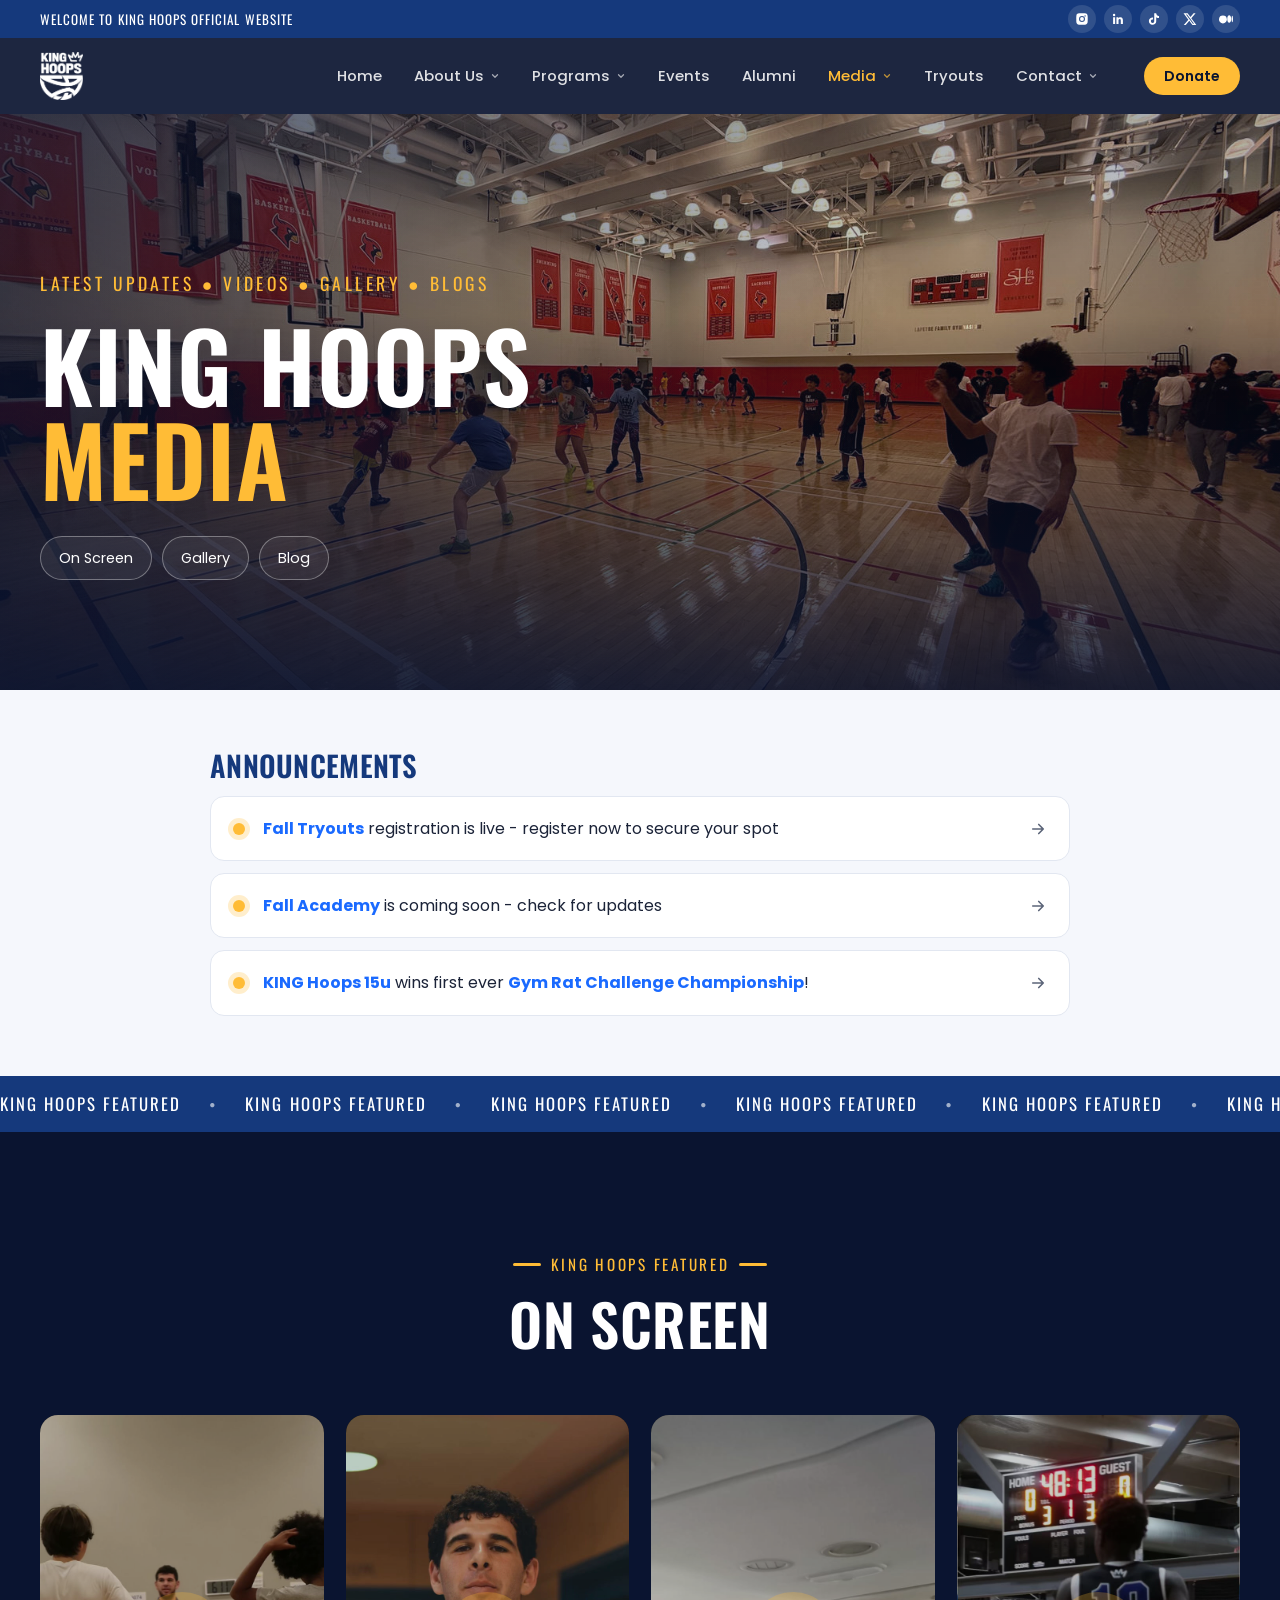
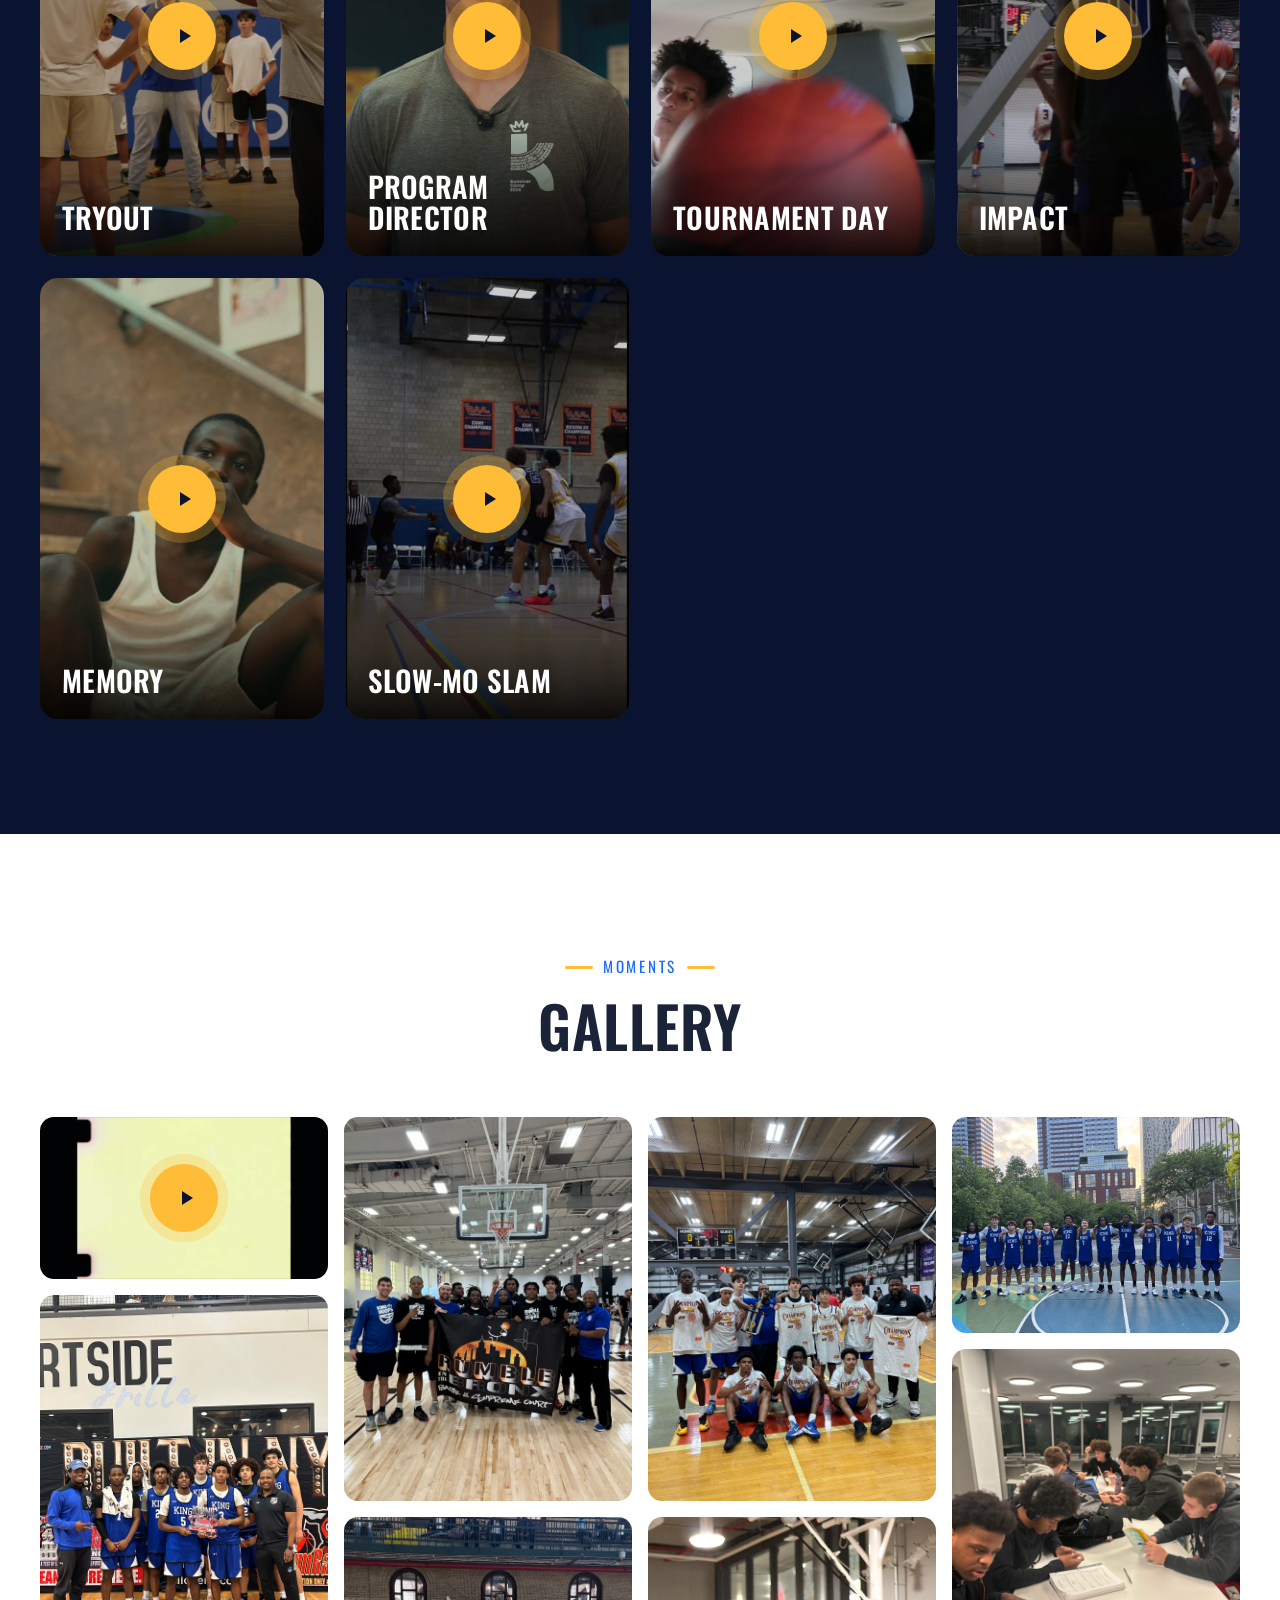
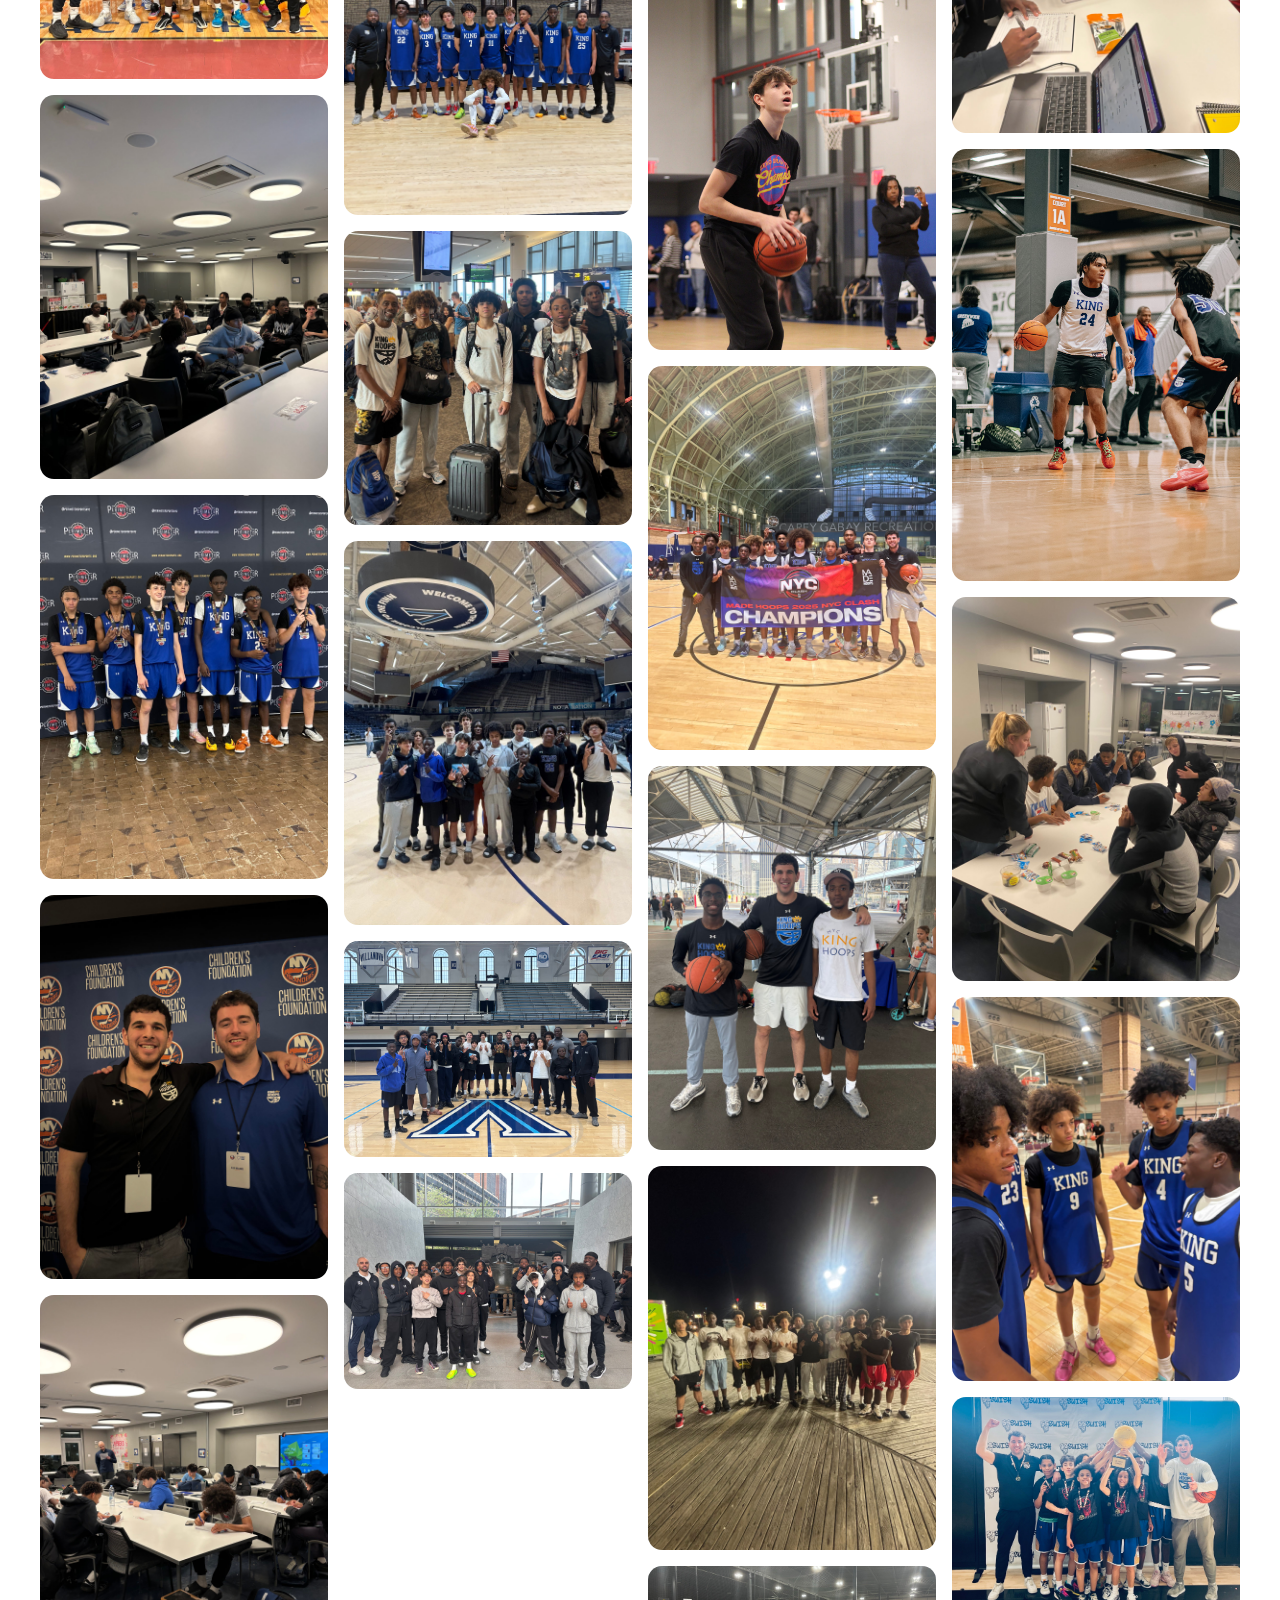
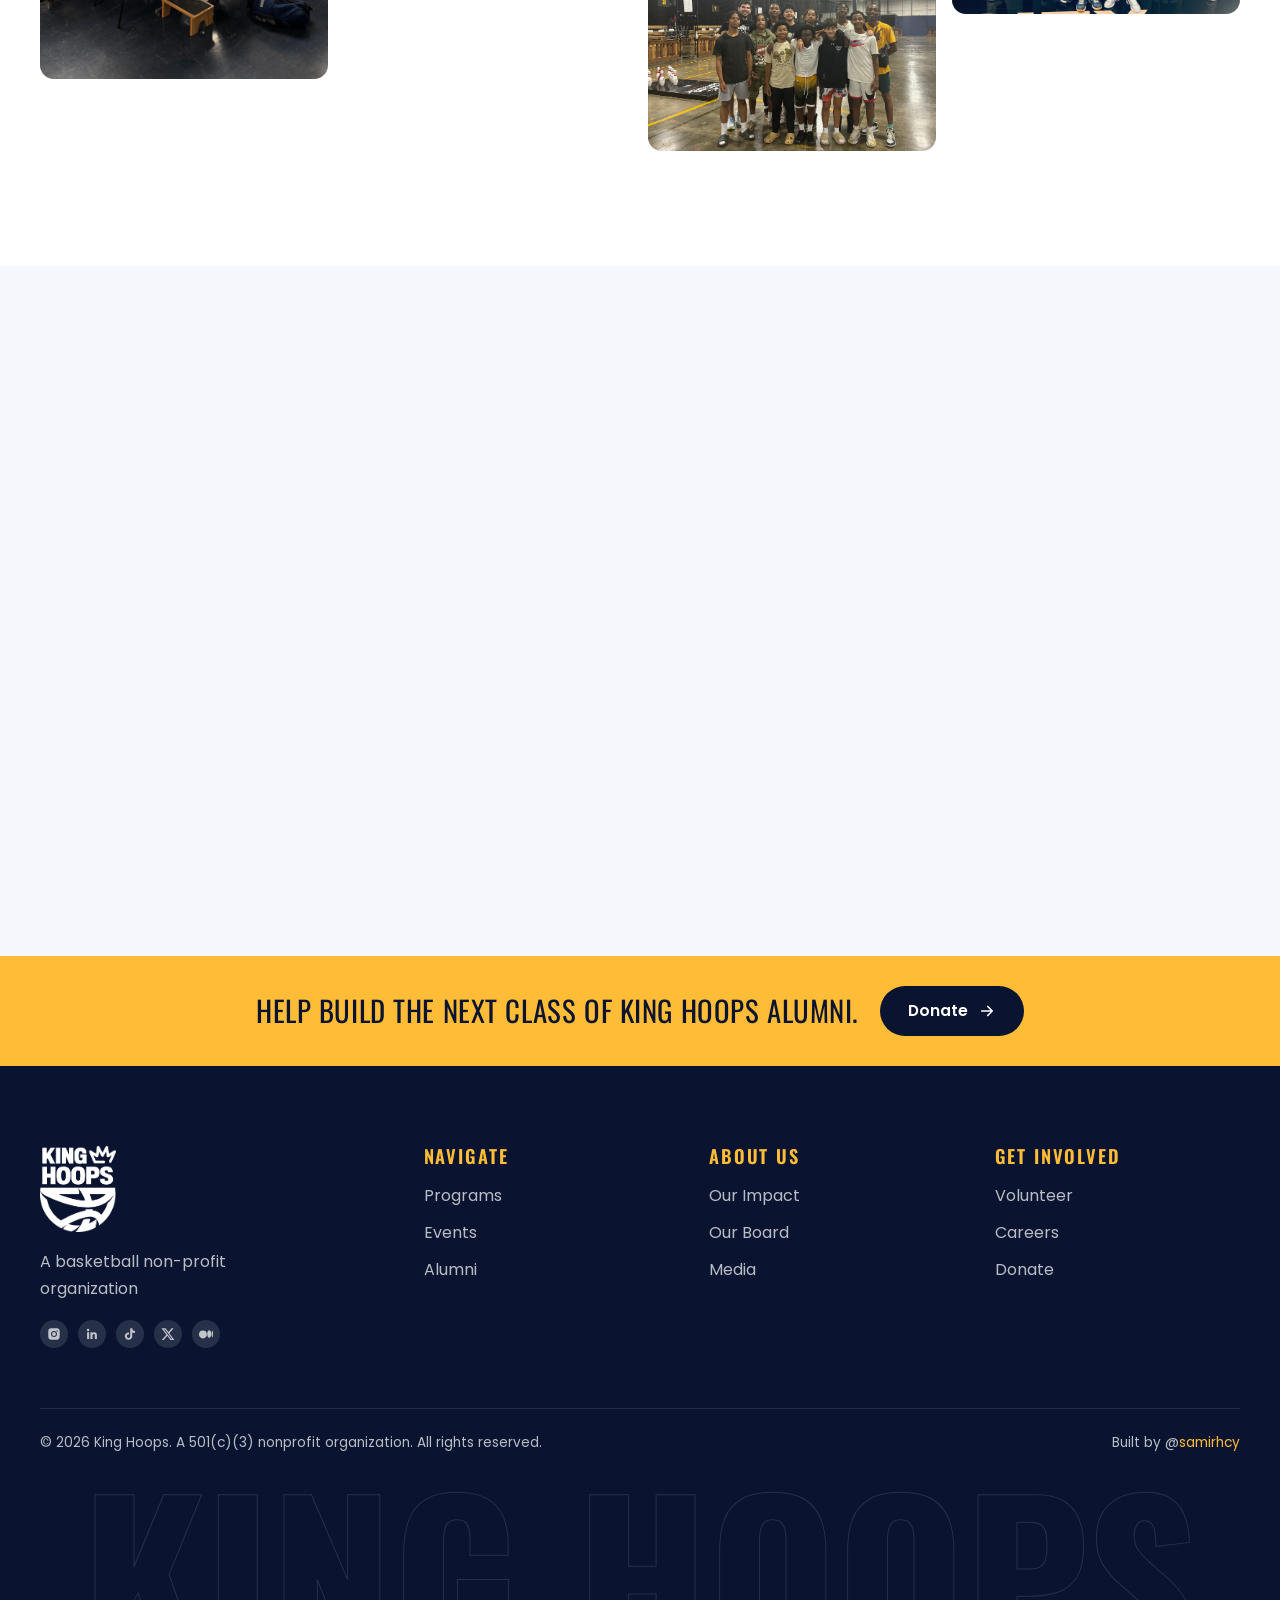
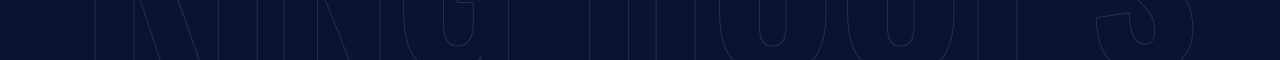
==== media.html @ 3ba433e1 "Migrate kinghoops.org from Wix to custom HTML Rebuild all 9 pages (Home, About, Programs, Events, Al" ====
<!DOCTYPE html>
<html lang="en" class="no-js">
<head>
<meta charset="utf-8">
<meta name="viewport" content="width=device-width, initial-scale=1">
<title>Media | KING Hoops</title>
<meta name="description" content="Latest updates, videos, photo gallery and articles from KING Hoops.">
<meta property="og:title" content="Media | KING Hoops">
<meta property="og:description" content="Latest updates, videos, photo gallery and articles from KING Hoops.">
<meta property="og:type" content="website">
<meta property="og:image" content="assets/img/b40c4b_43e169ad9888472a8d624c2b9e7cf167.png">
<meta name="theme-color" content="#0a1430">
<link rel="icon" type="image/png" href="assets/img/b40c4b_43e169ad9888472a8d624c2b9e7cf167.png">
<link rel="apple-touch-icon" href="assets/img/b40c4b_43e169ad9888472a8d624c2b9e7cf167.png">
<link rel="preconnect" href="https://fonts.googleapis.com">
<link rel="preconnect" href="https://fonts.gstatic.com" crossorigin>
<link href="https://fonts.googleapis.com/css2?family=Oswald:wght@500;600;700&family=Poppins:wght@400;500;600;700&display=swap" rel="stylesheet">
<link rel="stylesheet" href="assets/css/style.css">
</head>
<body>
<a class="skip-link" href="#main">Skip to content</a>

<div class="topbar">
  <div class="container">
    <p>Welcome to King Hoops Official Website</p>
    <ul class="social"><li><a href="https://www.instagram.com/kinghoopsny/" target="_blank" rel="noopener" aria-label="Instagram"><svg viewBox="0 0 24 24"><path d="M12 2.2c3.2 0 3.6 0 4.8.1 3.3.1 4.8 1.7 4.9 4.9.1 1.3.1 1.6.1 4.8s0 3.6-.1 4.8c-.1 3.2-1.7 4.8-4.9 4.9-1.3.1-1.6.1-4.8.1s-3.6 0-4.8-.1c-3.3-.1-4.8-1.7-4.9-4.9C2.2 15.6 2.2 15.2 2.2 12s0-3.6.1-4.8C2.4 3.9 3.9 2.4 7.2 2.3 8.4 2.2 8.8 2.2 12 2.2zm0 4.7a5.1 5.1 0 1 0 0 10.2 5.1 5.1 0 0 0 0-10.2zm0 8.4a3.3 3.3 0 1 1 0-6.6 3.3 3.3 0 0 1 0 6.6zm5.3-9.8a1.2 1.2 0 1 0 0 2.4 1.2 1.2 0 0 0 0-2.4z"/></svg></a></li><li><a href="https://www.linkedin.com/company/king-hoops-united/?viewAsMember=true" target="_blank" rel="noopener" aria-label="LinkedIn"><svg viewBox="0 0 24 24"><path d="M20.4 20.5h-3.6v-5.6c0-1.3 0-3-1.8-3s-2.1 1.4-2.1 2.9v5.7H9.3V9h3.4v1.6c.5-.9 1.6-1.8 3.4-1.8 3.6 0 4.3 2.4 4.3 5.5v6.2zM5.3 7.4a2.1 2.1 0 1 1 0-4.2 2.1 2.1 0 0 1 0 4.2zM7.1 20.5H3.6V9h3.5v11.5z"/></svg></a></li><li><a href="https://www.tiktok.com/@kinghoopsny?_t=ZP-90MGS42SOnW&amp;_r=1" target="_blank" rel="noopener" aria-label="TikTok"><svg viewBox="0 0 24 24"><path d="M19.6 6.7a4.8 4.8 0 0 1-3.8-4.2V2h-3.4v13.7a2.9 2.9 0 1 1-2-2.7V9.5a6.3 6.3 0 1 0 5.4 6.2V8.8a8.2 8.2 0 0 0 4.8 1.5V6.9l-1-.2z"/></svg></a></li><li><a href="https://x.com/kinghoopsnyc" target="_blank" rel="noopener" aria-label="X"><svg viewBox="0 0 24 24"><path d="M18.2 2.3h3.4l-7.4 8.4 8.7 11.5h-6.8l-5.3-7-6.1 7H1.3l7.9-9L.9 2.3h7l4.8 6.3 5.5-6.3zm-1.2 17.9h1.9L7 4.2H5l12 16z"/></svg></a></li><li><a href="https://joshhorwitz18.medium.com/" target="_blank" rel="noopener" aria-label="Medium"><svg viewBox="0 0 24 24"><path d="M13.5 12a6.8 6.8 0 1 1-13.5 0 6.8 6.8 0 0 1 13.5 0zm7.4 0c0 3.5-1.5 6.4-3.4 6.4s-3.4-2.9-3.4-6.4 1.5-6.4 3.4-6.4 3.4 2.9 3.4 6.4zM24 12c0 3.2-.5 5.7-1.2 5.7s-1.2-2.6-1.2-5.7.5-5.7 1.2-5.7S24 8.8 24 12z"/></svg></a></li></ul>
  </div>
</div>

<header class="header">
  <div class="container">
    <a class="brand" href="index.html" aria-label="KING Hoops home">
      <img src="assets/img/b40c4b_cbb8d89a2e5b42b6bee540deb3fe7c71.png" alt="KING Hoops logo" width="43" height="48">
    </a>
    <nav class="nav" id="site-nav" aria-label="Main"><ul><li><a class="nav-link" href="index.html">Home</a></li><li><a class="nav-link" href="about.html">About Us<svg class="chev" viewBox="0 0 24 24" fill="none" stroke="currentColor" stroke-width="3" stroke-linecap="round" stroke-linejoin="round" aria-hidden="true"><path d="M6 9l6 6 6-6"/></svg></a><ul class="dropdown"><li><a href="about.html#story">Our Story</a></li><li><a href="about.html#history">Our History</a></li><li><a href="about.html#impact">Our Impact</a></li><li><a href="about.html#team">Our Team</a></li><li><a href="about.html#get-involved">Get Involved</a></li></ul></li><li><a class="nav-link" href="programs.html">Programs<svg class="chev" viewBox="0 0 24 24" fill="none" stroke="currentColor" stroke-width="3" stroke-linecap="round" stroke-linejoin="round" aria-hidden="true"><path d="M6 9l6 6 6-6"/></svg></a><ul class="dropdown"><li><a href="programs.html#aau">AAU Programs</a></li><li><a href="programs.html#additional">Additional Programs</a></li><li><a href="programs.html#schedule">Tournament Schedule</a></li></ul></li><li><a class="nav-link" href="events.html">Events</a></li><li><a class="nav-link" href="alumni.html">Alumni</a></li><li><a class="nav-link" href="media.html" aria-current="page">Media<svg class="chev" viewBox="0 0 24 24" fill="none" stroke="currentColor" stroke-width="3" stroke-linecap="round" stroke-linejoin="round" aria-hidden="true"><path d="M6 9l6 6 6-6"/></svg></a><ul class="dropdown"><li><a href="media.html#on-screen">On Screen</a></li><li><a href="media.html#gallery">Gallery</a></li><li><a href="media.html#blog">Blog</a></li></ul></li><li><a class="nav-link" href="tryouts.html">Tryouts</a></li><li><a class="nav-link" href="contact.html">Contact<svg class="chev" viewBox="0 0 24 24" fill="none" stroke="currentColor" stroke-width="3" stroke-linecap="round" stroke-linejoin="round" aria-hidden="true"><path d="M6 9l6 6 6-6"/></svg></a><ul class="dropdown"><li><a href="contact.html#faq">FAQs</a></li></ul></li><li class="mobile-donate"><a class="btn btn--gold" href="donate.html">Donate</a></li></ul></nav>
    <a class="btn btn--gold btn--sm desktop-only" href="donate.html">Donate</a>
    <button class="menu-toggle" aria-label="Menu" aria-expanded="false" aria-controls="site-nav"><span></span></button>
  </div>
</header>
<div class="scrim"></div>

<main id="main">

<section class="hero hero--short">
  <div class="hero__media"><img src="assets/img/b40c4b_d62d9e63693e40258858c341adda5f98.jpg" alt=""></div>
  <div class="container hero__anim">
    <span class="hero__tag">Latest updates &#9679; Videos &#9679; Gallery &#9679; Blogs</span>
    <h1>King Hoops <span class="accent">Media</span></h1>
    <nav class="page-links" aria-label="On this page"><a href="#on-screen">On Screen</a><a href="#gallery">Gallery</a><a href="#blog">Blog</a></nav>
  </div>
</section>

<section class="section section--paper" style="padding:60px 0">
  <div class="narrow">
    <h2 class="reveal" style="font-size:1.8rem;text-transform:uppercase;color:var(--navy)">Announcements</h2>
    <div class="announcements reveal-stagger">
      <a class="announcement" href="tryouts.html"><span class="dot"></span><span><strong>Fall Tryouts</strong> registration is live - register now to secure your spot</span><svg viewBox="0 0 24 24" fill="none" stroke="currentColor" stroke-width="2.2" stroke-linecap="round" stroke-linejoin="round" aria-hidden="true"><path d="M5 12h14M13 6l6 6-6 6"/></svg></a>
      <a class="announcement" href="programs.html#fall-academy"><span class="dot"></span><span><strong>Fall Academy</strong> is coming soon - check for updates</span><svg viewBox="0 0 24 24" fill="none" stroke="currentColor" stroke-width="2.2" stroke-linecap="round" stroke-linejoin="round" aria-hidden="true"><path d="M5 12h14M13 6l6 6-6 6"/></svg></a>
      <a class="announcement" href="https://www.instagram.com/p/DYxgBARFnfD/" target="_blank" rel="noopener"><span class="dot"></span><span><strong>KING Hoops 15u</strong> wins first ever <strong>Gym Rat Challenge Championship</strong>!</span><svg viewBox="0 0 24 24" fill="none" stroke="currentColor" stroke-width="2.2" stroke-linecap="round" stroke-linejoin="round" aria-hidden="true"><path d="M5 12h14M13 6l6 6-6 6"/></svg></a>
    </div>
  </div>
</section>

<div class="marquee marquee--navy" aria-hidden="true"><div class="marquee__track"><span>King Hoops Featured</span><span>King Hoops Featured</span><span>King Hoops Featured</span><span>King Hoops Featured</span><span>King Hoops Featured</span><span>King Hoops Featured</span><span>King Hoops Featured</span><span>King Hoops Featured</span><span>King Hoops Featured</span><span>King Hoops Featured</span><span>King Hoops Featured</span><span>King Hoops Featured</span></div></div>

<section class="section section--ink" id="on-screen">
  <div class="container">
    <div class="section-head center reveal">
      <span class="eyebrow">King Hoops Featured</span>
      <h2 class="title">On Screen</h2>
    </div>
    <div class="video-grid reveal-stagger"><button class="video-card" data-lightbox data-group="onscreen" data-video="assets/video/tryout.mp4" aria-label="Play Tryout video"><img src="assets/video/tryout.jpg" alt="" loading="lazy"><span class="play" aria-hidden="true"><span><svg viewBox="0 0 24 24"><path d="M8 5v14l11-7z"/></svg></span></span><h3>Tryout</h3></button><button class="video-card" data-lightbox data-group="onscreen" data-video="assets/video/program-director.mp4" aria-label="Play Program Director video"><img src="assets/video/program-director.jpg" alt="" loading="lazy"><span class="play" aria-hidden="true"><span><svg viewBox="0 0 24 24"><path d="M8 5v14l11-7z"/></svg></span></span><h3>Program Director</h3></button><button class="video-card" data-lightbox data-group="onscreen" data-video="assets/video/tournament-day.mp4" aria-label="Play Tournament Day video"><img src="assets/video/tournament-day.jpg" alt="" loading="lazy"><span class="play" aria-hidden="true"><span><svg viewBox="0 0 24 24"><path d="M8 5v14l11-7z"/></svg></span></span><h3>Tournament Day</h3></button><button class="video-card" data-lightbox data-group="onscreen" data-video="assets/video/impact.mp4" aria-label="Play Impact video"><img src="assets/video/impact.jpg" alt="" loading="lazy"><span class="play" aria-hidden="true"><span><svg viewBox="0 0 24 24"><path d="M8 5v14l11-7z"/></svg></span></span><h3>Impact</h3></button><button class="video-card" data-lightbox data-group="onscreen" data-video="assets/video/memory.mp4" aria-label="Play Memory video"><img src="assets/video/memory.jpg" alt="" loading="lazy"><span class="play" aria-hidden="true"><span><svg viewBox="0 0 24 24"><path d="M8 5v14l11-7z"/></svg></span></span><h3>Memory</h3></button><button class="video-card" data-lightbox data-group="onscreen" data-video="assets/video/slow-mo-slam.mp4" aria-label="Play Slow-Mo Slam video"><img src="assets/video/slow-mo-slam.jpg" alt="" loading="lazy"><span class="play" aria-hidden="true"><span><svg viewBox="0 0 24 24"><path d="M8 5v14l11-7z"/></svg></span></span><h3>Slow-Mo Slam</h3></button></div>
  </div>
</section>

<section class="section" id="gallery">
  <div class="container">
    <div class="section-head center reveal">
      <span class="eyebrow">Moments</span>
      <h2 class="title">Gallery</h2>
    </div>
    <div class="masonry reveal-stagger"><button class="g-item g-item--video" data-lightbox data-group="gallery" data-video="assets/video/media-hero.mp4" aria-label="Play video"><img src="assets/video/media-hero.jpg" alt="" loading="lazy"><span class="play" aria-hidden="true"><span><svg viewBox="0 0 24 24"><path d="M8 5v14l11-7z"/></svg></span></span></button><button class="g-item" data-lightbox data-group="gallery" aria-label="View photo"><img src="assets/img/b40c4b_cd4c09a48e9d42339b34079bfa87961d.jpg" alt="KING Hoops gallery photo" loading="lazy"></button><button class="g-item" data-lightbox data-group="gallery" aria-label="View photo"><img src="assets/img/b40c4b_6f317d044d8746d09a50b137326823f4.jpg" alt="KING Hoops gallery photo" loading="lazy"></button><button class="g-item" data-lightbox data-group="gallery" aria-label="View photo"><img src="assets/img/b40c4b_5ff17792487a4c79844d950105141336.jpg" alt="KING Hoops gallery photo" loading="lazy"></button><button class="g-item" data-lightbox data-group="gallery" aria-label="View photo"><img src="assets/img/b40c4b_9b99d44146cb452680de54c3aefd8057.jpg" alt="KING Hoops gallery photo" loading="lazy"></button><button class="g-item" data-lightbox data-group="gallery" aria-label="View photo"><img src="assets/img/b40c4b_f1bd2fdd4eb549bbbc4999e872cd4749.jpg" alt="KING Hoops gallery photo" loading="lazy"></button><button class="g-item" data-lightbox data-group="gallery" aria-label="View photo"><img src="assets/img/b40c4b_0391642057024a4dbcf623ac4969b7f4.jpg" alt="KING Hoops gallery photo" loading="lazy"></button><button class="g-item" data-lightbox data-group="gallery" aria-label="View photo"><img src="assets/img/b40c4b_d33f5ffc84634e188b7030c0b9cb14a2.jpg" alt="KING Hoops gallery photo" loading="lazy"></button><button class="g-item" data-lightbox data-group="gallery" aria-label="View photo"><img src="assets/img/b40c4b_ddf88cd097b842c3a9365b3dadc83dc3.jpg" alt="KING Hoops gallery photo" loading="lazy"></button><button class="g-item" data-lightbox data-group="gallery" aria-label="View photo"><img src="assets/img/b40c4b_c4de4d728b674e2ea409ba4d31f8ed92.jpg" alt="KING Hoops gallery photo" loading="lazy"></button><button class="g-item" data-lightbox data-group="gallery" aria-label="View photo"><img src="assets/img/b40c4b_23d35892c31a449f84c0212082d22e0b.jpg" alt="KING Hoops gallery photo" loading="lazy"></button><button class="g-item" data-lightbox data-group="gallery" aria-label="View photo"><img src="assets/img/b40c4b_a7040520bd404d07bc0357bd6a09e1fe.jpg" alt="KING Hoops gallery photo" loading="lazy"></button><button class="g-item" data-lightbox data-group="gallery" aria-label="View photo"><img src="assets/img/b40c4b_d05d029aaebb49389ad729a9f85cad8e.jpg" alt="KING Hoops gallery photo" loading="lazy"></button><button class="g-item" data-lightbox data-group="gallery" aria-label="View photo"><img src="assets/img/b40c4b_bac2f906b0a74761ad5293ce11e5606d.jpg" alt="KING Hoops gallery photo" loading="lazy"></button><button class="g-item" data-lightbox data-group="gallery" aria-label="View photo"><img src="assets/img/b40c4b_3c2024055b8d4edb85d08620e177f764.jpg" alt="KING Hoops gallery photo" loading="lazy"></button><button class="g-item" data-lightbox data-group="gallery" aria-label="View photo"><img src="assets/img/b40c4b_adf8e9cf77584cb584c7623feced039c.jpg" alt="KING Hoops gallery photo" loading="lazy"></button><button class="g-item" data-lightbox data-group="gallery" aria-label="View photo"><img src="assets/img/b40c4b_799fe0708a5e4cc88eeb9f5c7ba6dee2.jpg" alt="KING Hoops gallery photo" loading="lazy"></button><button class="g-item" data-lightbox data-group="gallery" aria-label="View photo"><img src="assets/img/b40c4b_76736e0f4ecd463faad59ee0d40741e8.jpg" alt="KING Hoops gallery photo" loading="lazy"></button><button class="g-item" data-lightbox data-group="gallery" aria-label="View photo"><img src="assets/img/b40c4b_dd20a444cc9f4a9f8399f957c138d45e.jpg" alt="KING Hoops gallery photo" loading="lazy"></button><button class="g-item" data-lightbox data-group="gallery" aria-label="View photo"><img src="assets/img/b40c4b_78e0921de56046cdabb27d72fad5792f.jpg" alt="KING Hoops gallery photo" loading="lazy"></button><button class="g-item" data-lightbox data-group="gallery" aria-label="View photo"><img src="assets/img/b40c4b_647b5a654eeb4b31bd496c69c12bfcee.jpg" alt="KING Hoops gallery photo" loading="lazy"></button><button class="g-item" data-lightbox data-group="gallery" aria-label="View photo"><img src="assets/img/b40c4b_2fd2cb8aa6b749e5b7ad8bcda9be8468.jpg" alt="KING Hoops gallery photo" loading="lazy"></button><button class="g-item" data-lightbox data-group="gallery" aria-label="View photo"><img src="assets/img/b40c4b_4c657c593fc24d969c6bdd879b34ebe6.jpg" alt="KING Hoops gallery photo" loading="lazy"></button><button class="g-item" data-lightbox data-group="gallery" aria-label="View photo"><img src="assets/img/b40c4b_ee18a3ef879e4888bc86824c7057eaa4.jpg" alt="KING Hoops gallery photo" loading="lazy"></button></div>
  </div>
</section>

<section class="section section--paper" id="blog">
  <div class="container">
    <div class="section-head reveal">
      <span class="eyebrow">Articles</span>
      <h2 class="title">Blog</h2>
      <p class="lead">Written and Curated by Josh Horwitz &middot; <a href="https://joshhorwitz18.medium.com/" target="_blank" rel="noopener" style="color:var(--blue)">Medium</a></p>
    </div>
    <div class="articles reveal-stagger"><a class="article" href="https://joshhorwitz18.medium.com/if-everyones-on-a-circuit-nobody-s-on-a-circuit-5df4a1bbd44b" target="_blank" rel="noopener"><h3>If Everyone&rsquo;s on a Circuit, Nobody&rsquo;s on a Circuit</h3><span>Read More <svg viewBox="0 0 24 24" fill="none" stroke="currentColor" stroke-width="2.2" stroke-linecap="round" stroke-linejoin="round" aria-hidden="true"><path d="M5 12h14M13 6l6 6-6 6"/></svg></span></a><a class="article" href="https://joshhorwitz18.medium.com/summer-in-the-parks-lessons-and-limits-of-nyc-outdoor-hoops-d03aabc00654" target="_blank" rel="noopener"><h3>Summer in the Parks: Lessons and Limits of NYC Outdoor Hoops</h3><span>Read More <svg viewBox="0 0 24 24" fill="none" stroke="currentColor" stroke-width="2.2" stroke-linecap="round" stroke-linejoin="round" aria-hidden="true"><path d="M5 12h14M13 6l6 6-6 6"/></svg></span></a><a class="article" href="https://joshhorwitz18.medium.com/the-dark-side-of-aau-basketball-3f406482197f" target="_blank" rel="noopener"><h3>The Dark Side of AAU Basketball</h3><span>Read More <svg viewBox="0 0 24 24" fill="none" stroke="currentColor" stroke-width="2.2" stroke-linecap="round" stroke-linejoin="round" aria-hidden="true"><path d="M5 12h14M13 6l6 6-6 6"/></svg></span></a></div>
  </div>
</section>

</main>

<section class="cta-band">
  <div class="container">
    <p>Help build the next class of King Hoops alumni.</p>
    <a class="btn btn--dark" href="donate.html">Donate <svg viewBox="0 0 24 24" fill="none" stroke="currentColor" stroke-width="2.2" stroke-linecap="round" stroke-linejoin="round" aria-hidden="true"><path d="M5 12h14M13 6l6 6-6 6"/></svg></a>
  </div>
</section>
<footer class="footer">
  <div class="container">
    <div class="footer__grid">
      <div class="footer__brand">
        <img src="assets/img/b40c4b_cbb8d89a2e5b42b6bee540deb3fe7c71.png" alt="KING Hoops logo" width="77" height="86" loading="lazy">
        <p>A basketball non-profit organization</p>
        <ul class="social"><li><a href="https://www.instagram.com/kinghoopsny/" target="_blank" rel="noopener" aria-label="Instagram"><svg viewBox="0 0 24 24"><path d="M12 2.2c3.2 0 3.6 0 4.8.1 3.3.1 4.8 1.7 4.9 4.9.1 1.3.1 1.6.1 4.8s0 3.6-.1 4.8c-.1 3.2-1.7 4.8-4.9 4.9-1.3.1-1.6.1-4.8.1s-3.6 0-4.8-.1c-3.3-.1-4.8-1.7-4.9-4.9C2.2 15.6 2.2 15.2 2.2 12s0-3.6.1-4.8C2.4 3.9 3.9 2.4 7.2 2.3 8.4 2.2 8.8 2.2 12 2.2zm0 4.7a5.1 5.1 0 1 0 0 10.2 5.1 5.1 0 0 0 0-10.2zm0 8.4a3.3 3.3 0 1 1 0-6.6 3.3 3.3 0 0 1 0 6.6zm5.3-9.8a1.2 1.2 0 1 0 0 2.4 1.2 1.2 0 0 0 0-2.4z"/></svg></a></li><li><a href="https://www.linkedin.com/company/king-hoops-united/?viewAsMember=true" target="_blank" rel="noopener" aria-label="LinkedIn"><svg viewBox="0 0 24 24"><path d="M20.4 20.5h-3.6v-5.6c0-1.3 0-3-1.8-3s-2.1 1.4-2.1 2.9v5.7H9.3V9h3.4v1.6c.5-.9 1.6-1.8 3.4-1.8 3.6 0 4.3 2.4 4.3 5.5v6.2zM5.3 7.4a2.1 2.1 0 1 1 0-4.2 2.1 2.1 0 0 1 0 4.2zM7.1 20.5H3.6V9h3.5v11.5z"/></svg></a></li><li><a href="https://www.tiktok.com/@kinghoopsny?_t=ZP-90MGS42SOnW&amp;_r=1" target="_blank" rel="noopener" aria-label="TikTok"><svg viewBox="0 0 24 24"><path d="M19.6 6.7a4.8 4.8 0 0 1-3.8-4.2V2h-3.4v13.7a2.9 2.9 0 1 1-2-2.7V9.5a6.3 6.3 0 1 0 5.4 6.2V8.8a8.2 8.2 0 0 0 4.8 1.5V6.9l-1-.2z"/></svg></a></li><li><a href="https://x.com/kinghoopsnyc" target="_blank" rel="noopener" aria-label="X"><svg viewBox="0 0 24 24"><path d="M18.2 2.3h3.4l-7.4 8.4 8.7 11.5h-6.8l-5.3-7-6.1 7H1.3l7.9-9L.9 2.3h7l4.8 6.3 5.5-6.3zm-1.2 17.9h1.9L7 4.2H5l12 16z"/></svg></a></li><li><a href="https://joshhorwitz18.medium.com/" target="_blank" rel="noopener" aria-label="Medium"><svg viewBox="0 0 24 24"><path d="M13.5 12a6.8 6.8 0 1 1-13.5 0 6.8 6.8 0 0 1 13.5 0zm7.4 0c0 3.5-1.5 6.4-3.4 6.4s-3.4-2.9-3.4-6.4 1.5-6.4 3.4-6.4 3.4 2.9 3.4 6.4zM24 12c0 3.2-.5 5.7-1.2 5.7s-1.2-2.6-1.2-5.7.5-5.7 1.2-5.7S24 8.8 24 12z"/></svg></a></li></ul>
      </div>
      <div>
        <h4>Navigate</h4>
        <ul><li><a href="programs.html">Programs</a></li><li><a href="events.html">Events</a></li><li><a href="alumni.html">Alumni</a></li></ul>
      </div>
      <div>
        <h4>About Us</h4>
        <ul><li><a href="about.html#impact">Our Impact</a></li><li><a href="about.html#team">Our Board</a></li><li><a href="media.html">Media</a></li></ul>
      </div>
      <div>
        <h4>Get Involved</h4>
        <ul><li><a href="about.html#get-involved">Volunteer</a></li><li><a href="about.html#get-involved">Careers</a></li><li><a href="donate.html">Donate</a></li></ul>
      </div>
    </div>
    <div class="footer__bottom">
      <span>&copy; <span data-year>2026</span> King Hoops. A 501(c)(3) nonprofit organization. All rights reserved.</span>
      <span>Built by @<a href="https://www.linkedin.com/in/samirhcy/" target="_blank" rel="noopener">samirhcy</a></span>
    </div>
  </div>
  <div class="footer__word" aria-hidden="true">King Hoops</div>
</footer>

<button class="to-top" aria-label="Back to top"><svg viewBox="0 0 24 24" fill="none" stroke="currentColor" stroke-width="2.5" stroke-linecap="round" stroke-linejoin="round" aria-hidden="true"><path d="M12 19V5M5 12l7-7 7 7"/></svg></button>

<div class="lightbox" role="dialog" aria-modal="true" aria-label="Media viewer">
  <button class="lb-close" aria-label="Close"><svg viewBox="0 0 24 24" fill="none" stroke="currentColor" stroke-width="2.2" stroke-linecap="round" aria-hidden="true"><path d="M6 6l12 12M18 6L6 18"/></svg></button>
  <button class="lb-prev" aria-label="Previous"><svg viewBox="0 0 24 24" fill="none" stroke="currentColor" stroke-width="2.2" stroke-linecap="round" stroke-linejoin="round" aria-hidden="true"><path d="M15 18l-6-6 6-6"/></svg></button>
  <div class="lightbox__stage"></div>
  <button class="lb-next" aria-label="Next"><svg viewBox="0 0 24 24" fill="none" stroke="currentColor" stroke-width="2.2" stroke-linecap="round" stroke-linejoin="round" aria-hidden="true"><path d="M9 18l6-6-6-6"/></svg></button>
  <div class="lb-count"></div>
</div>

<script src="assets/js/main.js" defer></script>
</body>
</html>
---- assets/css/style.css ----
/* ==========================================================================
   KING Hoops — site styles
   ========================================================================== */

:root {
  --navy: #15397c;
  --navy-deep: #0c2250;
  --ink: #0a1430;
  --gold: #ffbc36;
  --gold-deep: #f0a500;
  --blue: #1a6aff;
  --paper: #f5f7fc;
  --white: #ffffff;
  --text: #1b2338;
  --muted: #5b6478;
  --line: #e2e7f1;
  --radius: 18px;
  --radius-sm: 10px;
  --shadow: 0 10px 30px rgba(10, 20, 48, 0.08);
  --shadow-lg: 0 24px 60px rgba(10, 20, 48, 0.18);
  --ease: cubic-bezier(0.22, 1, 0.36, 1);
  --header-h: 76px;
  --font-display: "Oswald", "Arial Narrow", sans-serif;
  --font-body: "Poppins", system-ui, -apple-system, "Segoe UI", sans-serif;
}

*, *::before, *::after { box-sizing: border-box; }
html { scroll-behavior: smooth; scroll-padding-top: calc(var(--header-h) + 16px); -webkit-text-size-adjust: 100%; }
body {
  margin: 0;
  font-family: var(--font-body);
  font-size: 16px;
  line-height: 1.7;
  color: var(--text);
  background: var(--white);
  -webkit-font-smoothing: antialiased;
  overflow-x: hidden;
}
img, video { max-width: 100%; display: block; }
a { color: inherit; }
h1, h2, h3, h4, h5, h6 { font-family: var(--font-display); font-weight: 600; line-height: 1.1; margin: 0 0 0.5em; letter-spacing: 0.01em; }
p { margin: 0 0 1em; }
ul { margin: 0; padding: 0; }

.container { width: min(1200px, 100% - 40px); margin-inline: auto; }
.narrow { width: min(860px, 100% - 40px); margin-inline: auto; }
.section { padding: clamp(64px, 9vw, 120px) 0; position: relative; }
.section--paper { background: var(--paper); }
.section--navy { background: var(--navy-deep); color: var(--white); }
.section--ink { background: var(--ink); color: var(--white); }
.center { text-align: center; }

.eyebrow {
  display: inline-flex; align-items: center; gap: 10px;
  font-family: var(--font-display); font-size: 0.95rem; letter-spacing: 0.18em; text-transform: uppercase;
  color: var(--blue); margin-bottom: 14px;
}
.eyebrow::before { content: ""; width: 28px; height: 3px; border-radius: 3px; background: var(--gold); }
.section--navy .eyebrow, .section--ink .eyebrow, .hero .eyebrow { color: var(--gold); }
.title { font-size: clamp(2.2rem, 5vw, 3.6rem); text-transform: uppercase; }
.title .accent { color: var(--gold); }
.lead { font-size: clamp(1.05rem, 1.6vw, 1.2rem); color: var(--muted); }
.section--navy .lead, .section--ink .lead { color: rgba(255,255,255,0.78); }
.section-head { max-width: 760px; margin-bottom: clamp(36px, 5vw, 60px); }
.section-head.center { margin-inline: auto; }
.section-head.center .eyebrow::after { content: ""; width: 28px; height: 3px; border-radius: 3px; background: var(--gold); }

/* ---------- Buttons ---------- */
.btn {
  --bg: var(--blue); --fg: var(--white);
  display: inline-flex; align-items: center; justify-content: center; gap: 10px;
  padding: 14px 26px; border-radius: 999px; border: 2px solid transparent;
  background: var(--bg); color: var(--fg);
  font-family: var(--font-body); font-weight: 600; font-size: 0.98rem; line-height: 1; text-decoration: none;
  cursor: pointer; white-space: nowrap;
  transition: transform 0.35s var(--ease), box-shadow 0.35s var(--ease), background 0.25s, color 0.25s;
}
.btn:hover { transform: translateY(-2px); box-shadow: 0 12px 28px rgba(26, 106, 255, 0.35); }
.btn svg { width: 18px; height: 18px; transition: transform 0.35s var(--ease); }
.btn:hover svg { transform: translateX(3px); }
.btn--gold { --bg: var(--gold); --fg: var(--ink); }
.btn--gold:hover { box-shadow: 0 12px 28px rgba(255, 188, 54, 0.45); }
.btn--white { --bg: var(--white); --fg: var(--navy); }
.btn--white:hover { box-shadow: 0 12px 28px rgba(0, 0, 0, 0.25); }
.btn--dark { --bg: var(--ink); --fg: var(--white); }
.btn--outline { --bg: transparent; --fg: var(--navy); border-color: currentColor; }
.btn--outline:hover { --bg: var(--navy); --fg: var(--white); border-color: var(--navy); box-shadow: none; }
.section--navy .btn--outline, .section--ink .btn--outline { --fg: var(--white); }
.section--navy .btn--outline:hover, .section--ink .btn--outline:hover { --bg: var(--white); --fg: var(--navy); border-color: var(--white); }
.btn--sm { padding: 10px 18px; font-size: 0.88rem; }
.btn-row { display: flex; flex-wrap: wrap; gap: 14px; }

/* ---------- Top bar ---------- */
.topbar {
  background: var(--navy); color: var(--white); font-size: 0.82rem;
  position: relative; z-index: 60;
}
.topbar .container { display: flex; align-items: center; justify-content: space-between; gap: 16px; min-height: 38px; }
.topbar p { margin: 0; font-family: var(--font-display); letter-spacing: 0.08em; text-transform: uppercase; }
.social { display: flex; gap: 8px; list-style: none; }
.social a {
  display: grid; place-items: center; width: 28px; height: 28px; border-radius: 50%;
  background: rgba(255,255,255,0.12); color: var(--white);
  transition: background 0.25s, transform 0.3s var(--ease), color 0.25s;
}
.social a:hover { background: var(--gold); color: var(--ink); transform: translateY(-2px); }
.social svg { width: 14px; height: 14px; fill: currentColor; }

/* ---------- Header / nav ---------- */
.header { position: sticky; top: 0; z-index: 50; transition: box-shadow 0.4s; }
/* blur lives on a pseudo-element so the fixed mobile drawer isn't clipped by the header */
.header::before {
  content: ""; position: absolute; inset: 0; z-index: -1;
  background: rgba(10, 20, 48, 0.92);
  backdrop-filter: saturate(160%) blur(14px); -webkit-backdrop-filter: saturate(160%) blur(14px);
  transition: background 0.4s;
}
.header.is-scrolled { box-shadow: 0 8px 30px rgba(0,0,0,0.25); }
.header.is-scrolled::before { background: rgba(10, 20, 48, 0.97); }
.header .container { display: flex; align-items: center; gap: 24px; height: var(--header-h); }
.brand { display: flex; align-items: center; gap: 12px; text-decoration: none; color: var(--white); flex-shrink: 0; }
.brand img { height: 48px; width: auto; transition: transform 0.4s var(--ease); }
.brand:hover img { transform: rotate(-6deg) scale(1.05); }
.brand span { font-family: var(--font-display); font-size: 1.25rem; letter-spacing: 0.06em; text-transform: uppercase; }

.nav { margin-left: auto; }
.nav > ul { display: flex; align-items: center; gap: 4px; list-style: none; }
.nav li { position: relative; }
.nav a.nav-link {
  display: flex; align-items: center; gap: 6px;
  padding: 10px 14px; border-radius: 999px;
  color: rgba(255,255,255,0.86); text-decoration: none; font-size: 0.93rem; font-weight: 500;
  transition: color 0.2s, background 0.2s;
}
.nav a.nav-link:hover, .nav li:focus-within > a.nav-link { color: var(--white); background: rgba(255,255,255,0.08); }
.nav a.nav-link[aria-current="page"] { color: var(--gold); }
.nav .chev { width: 10px; height: 10px; opacity: 0.7; transition: transform 0.3s var(--ease); }
.nav li:hover .chev { transform: rotate(180deg); }
.dropdown {
  position: absolute; top: calc(100% + 8px); left: 50%; min-width: 200px;
  list-style: none; padding: 8px; border-radius: 14px;
  background: var(--white); box-shadow: var(--shadow-lg);
  opacity: 0; visibility: hidden; transform: translate(-50%, 8px);
  transition: opacity 0.25s, transform 0.35s var(--ease), visibility 0.25s;
}
.dropdown::before { content: ""; position: absolute; inset: -10px 0 auto; height: 10px; }
.nav li:hover > .dropdown, .nav li:focus-within > .dropdown { opacity: 1; visibility: visible; transform: translate(-50%, 0); }
.dropdown a {
  display: block; padding: 10px 14px; border-radius: 9px;
  color: var(--text); text-decoration: none; font-size: 0.9rem; font-weight: 500;
  transition: background 0.2s, color 0.2s, padding 0.25s var(--ease);
}
.dropdown a:hover { background: var(--paper); color: var(--blue); padding-left: 18px; }
.header .btn--gold { margin-left: 8px; }

.menu-toggle {
  display: none; margin-left: auto; width: 46px; height: 46px; border-radius: 12px; border: 0;
  background: rgba(255,255,255,0.1); cursor: pointer; position: relative;
}
.menu-toggle span, .menu-toggle span::before, .menu-toggle span::after {
  position: absolute; left: 50%; width: 20px; height: 2px; border-radius: 2px; background: var(--white);
  transition: transform 0.35s var(--ease), opacity 0.2s;
}
.menu-toggle span { top: 50%; transform: translate(-50%, -50%); }
.menu-toggle span::before, .menu-toggle span::after { content: ""; left: 0; }
.menu-toggle span::before { transform: translateY(-6px); }
.menu-toggle span::after { transform: translateY(6px); }
.menu-open .menu-toggle span { background: transparent; }
.menu-open .menu-toggle span::before { transform: rotate(45deg); background: var(--white); }
.menu-open .menu-toggle span::after { transform: rotate(-45deg); background: var(--white); }

@media (max-width: 1080px) {
  .menu-toggle { display: block; }
  .header .btn--gold.desktop-only { display: none; }
  .nav {
    position: fixed; inset: 0 0 0 auto; width: min(380px, 100%);
    background: var(--ink); padding: calc(var(--header-h) + 30px) 24px 40px;
    overflow-y: auto; transform: translateX(100%); transition: transform 0.5s var(--ease);
    z-index: -1;
  }
  .menu-open .nav { transform: none; box-shadow: -20px 0 60px rgba(0,0,0,0.4); }
  .nav > ul { flex-direction: column; align-items: stretch; gap: 2px; }
  .nav a.nav-link { font-size: 1.15rem; padding: 14px 12px; border-radius: 10px; justify-content: space-between; }
  .nav .chev { display: none; }
  .dropdown {
    position: static; transform: none; opacity: 1; visibility: visible; background: transparent; box-shadow: none;
    padding: 0 0 8px 12px; min-width: 0;
  }
  .nav li:hover > .dropdown, .nav li:focus-within > .dropdown { transform: none; }
  .dropdown a { color: rgba(255,255,255,0.65); padding: 8px 12px; }
  .dropdown a:hover { background: rgba(255,255,255,0.06); color: var(--gold); }
  .nav .mobile-donate { display: flex; margin-top: 20px; }
  .scrim {
    position: fixed; inset: 0; background: rgba(5, 10, 25, 0.55); z-index: 40;
    opacity: 0; visibility: hidden; transition: opacity 0.4s, visibility 0.4s;
  }
  .menu-open .scrim { opacity: 1; visibility: visible; }
  body.menu-open { overflow: hidden; }
}
@media (min-width: 1081px) { .nav .mobile-donate, .scrim { display: none; } }
@media (max-width: 640px) {
  .topbar p { display: none; }
  .topbar .container { justify-content: center; }
}

/* ---------- Hero ---------- */
.hero {
  position: relative; isolation: isolate; overflow: hidden;
  min-height: min(88vh, 860px); display: flex; align-items: flex-end;
  color: var(--white); padding: 140px 0 clamp(60px, 9vw, 110px);
  background: var(--ink);
}
.hero--short { min-height: min(64vh, 620px); }
.hero__media, .hero__media video, .hero__media img {
  position: absolute; inset: 0; width: 100%; height: 100%; object-fit: cover; z-index: -2;
}
.hero__media img, .hero__media video { animation: heroZoom 18s var(--ease) both; }
@keyframes heroZoom { from { transform: scale(1.12); } to { transform: scale(1); } }
.hero::after {
  content: ""; position: absolute; inset: 0; z-index: -1;
  background:
    linear-gradient(180deg, rgba(10,20,48,0.35) 0%, rgba(10,20,48,0.15) 35%, rgba(10,20,48,0.88) 100%),
    linear-gradient(90deg, rgba(10,20,48,0.65) 0%, rgba(10,20,48,0) 70%);
}
.hero h1 { font-size: clamp(2.8rem, 8vw, 6rem); text-transform: uppercase; max-width: 14ch; line-height: 0.98; margin-bottom: 22px; }
.hero h1 .accent { color: var(--gold); }
.hero p { font-size: clamp(1.05rem, 1.8vw, 1.25rem); max-width: 620px; color: rgba(255,255,255,0.88); margin-bottom: 32px; }
.hero__tag {
  display: inline-block; font-family: var(--font-display); text-transform: uppercase; letter-spacing: 0.2em;
  font-size: clamp(0.9rem, 1.6vw, 1.1rem); color: var(--gold); margin-bottom: 18px;
}
.hero .hero__anim > * { opacity: 0; transform: translateY(26px); animation: rise 1s var(--ease) forwards; }
.hero .hero__anim > *:nth-child(2) { animation-delay: 0.12s; }
.hero .hero__anim > *:nth-child(3) { animation-delay: 0.24s; }
.hero .hero__anim > *:nth-child(4) { animation-delay: 0.36s; }
@keyframes rise { to { opacity: 1; transform: none; } }
.scroll-cue {
  position: absolute; left: 50%; bottom: 22px; transform: translateX(-50%);
  width: 26px; height: 42px; border: 2px solid rgba(255,255,255,0.6); border-radius: 20px;
}
.scroll-cue::after {
  content: ""; position: absolute; left: 50%; top: 8px; width: 4px; height: 8px; margin-left: -2px;
  border-radius: 4px; background: var(--white); animation: cue 1.8s infinite;
}
@keyframes cue { 0% { opacity: 0; transform: translateY(0); } 40% { opacity: 1; } 80% { opacity: 0; transform: translateY(12px); } 100% { opacity: 0; } }
@media (max-width: 640px) { .scroll-cue { display: none; } }

.page-links {
  display: flex; flex-wrap: wrap; gap: 10px; margin-top: 30px;
}
.page-links a {
  padding: 9px 18px; border-radius: 999px; border: 1px solid rgba(255,255,255,0.35);
  color: var(--white); text-decoration: none; font-size: 0.9rem;
  backdrop-filter: blur(6px); background: rgba(255,255,255,0.06);
  transition: background 0.25s, border-color 0.25s, color 0.25s;
}
.page-links a:hover { background: var(--gold); border-color: var(--gold); color: var(--ink); }

/* ---------- Marquee ---------- */
.marquee {
  overflow: hidden; background: var(--gold); color: var(--ink); padding: 14px 0;
  font-family: var(--font-display); text-transform: uppercase; letter-spacing: 0.12em; font-size: 1.05rem;
}
.marquee__track { display: flex; width: max-content; animation: marquee 32s linear infinite; }
.marquee__track span { display: inline-flex; align-items: center; gap: 28px; padding-right: 28px; white-space: nowrap; }
.marquee__track span::after { content: "●"; font-size: 0.6em; opacity: 0.6; }
.marquee--navy { background: var(--navy); color: var(--white); }
@keyframes marquee { to { transform: translateX(-50%); } }

/* ---------- Split layouts ---------- */
.split { display: grid; grid-template-columns: 1fr 1fr; gap: clamp(32px, 6vw, 80px); align-items: center; }
.split--rev > :first-child { order: 2; }
@media (max-width: 900px) { .split { grid-template-columns: 1fr; } .split--rev > :first-child { order: 0; } }
.media-frame { position: relative; border-radius: var(--radius); overflow: hidden; box-shadow: var(--shadow-lg); }
.media-frame img { width: 100%; height: 100%; object-fit: cover; aspect-ratio: 4 / 5; transition: transform 1.2s var(--ease); }
.media-frame:hover img { transform: scale(1.04); }
.media-frame--wide img { aspect-ratio: 4 / 3; }
.media-stack { position: relative; padding: 0 0 50px 50px; }
.media-stack .media-frame:nth-child(2) {
  position: absolute; width: 48%; left: 0; bottom: 0; border: 6px solid var(--white);
}
.media-stack .media-frame:nth-child(2) img { aspect-ratio: 1; }
.section--navy .media-stack .media-frame:nth-child(2), .section--ink .media-stack .media-frame:nth-child(2) { border-color: var(--navy-deep); }

.checklist { list-style: none; display: grid; gap: 10px; margin: 18px 0; }
.checklist li { position: relative; padding-left: 32px; }
.checklist li::before {
  content: ""; position: absolute; left: 0; top: 0.45em; width: 20px; height: 20px; border-radius: 50%;
  background: var(--gold) url("data:image/svg+xml,%3Csvg xmlns='http://www.w3.org/2000/svg' viewBox='0 0 24 24' fill='none' stroke='%230a1430' stroke-width='3.5' stroke-linecap='round' stroke-linejoin='round'%3E%3Cpath d='M5 12l5 5 9-10'/%3E%3C/svg%3E") center / 12px no-repeat;
}

/* ---------- Mission ---------- */
.mission-quote {
  font-family: var(--font-display); text-transform: uppercase; font-size: clamp(1.8rem, 4vw, 3rem); line-height: 1.1; margin-bottom: 22px;
}
.mission-quote .accent { color: var(--gold); }

/* ---------- Cards ---------- */
.cards { display: grid; gap: 26px; grid-template-columns: repeat(auto-fit, minmax(280px, 1fr)); }
.card {
  background: var(--white); border-radius: var(--radius); overflow: hidden; box-shadow: var(--shadow);
  display: flex; flex-direction: column; border: 1px solid var(--line);
  transition: transform 0.45s var(--ease), box-shadow 0.45s var(--ease);
}
.card:hover { transform: translateY(-6px); box-shadow: var(--shadow-lg); }
.card__img { aspect-ratio: 4 / 3; overflow: hidden; }
.card__img img { width: 100%; height: 100%; object-fit: cover; transition: transform 1s var(--ease); }
.card:hover .card__img img { transform: scale(1.06); }
.card__body { padding: 26px 26px 30px; display: flex; flex-direction: column; flex: 1; }
.card__body h3 { font-size: 1.7rem; text-transform: uppercase; color: var(--navy); }
.card__body p { color: var(--muted); flex: 1; }
.card__link {
  display: inline-flex; align-items: center; gap: 8px; font-weight: 600; color: var(--blue); text-decoration: none; margin-top: 8px;
}
.card__link svg { width: 18px; height: 18px; transition: transform 0.35s var(--ease); }
.card__link:hover svg { transform: translateX(4px); }

/* ---------- Event rows ---------- */
.event-row { display: grid; grid-template-columns: 1.1fr 1fr; gap: clamp(30px, 5vw, 70px); align-items: center; }
.event-row + .event-row { margin-top: clamp(60px, 8vw, 110px); }
.event-row--rev .event-row__media { order: 2; }
.event-row__media { display: grid; grid-template-columns: 1fr 1fr; gap: 16px; }
.event-row__media img { width: 100%; aspect-ratio: 3 / 4; object-fit: cover; border-radius: var(--radius); box-shadow: var(--shadow-lg); }
.event-row__media img:nth-child(2) { margin-top: 48px; }
.event-row h3 { font-size: clamp(2rem, 4vw, 2.8rem); text-transform: uppercase; }
@media (max-width: 900px) { .event-row { grid-template-columns: 1fr; } .event-row--rev .event-row__media { order: 0; } }

/* ---------- Stats ---------- */
.stats { display: grid; grid-template-columns: repeat(auto-fit, minmax(220px, 1fr)); gap: 22px; }
.stat {
  position: relative; padding: 32px 28px; border-radius: var(--radius); overflow: hidden; isolation: isolate;
  background: var(--navy); color: var(--white); min-height: 280px; display: flex; flex-direction: column; justify-content: flex-end;
}
.stat img { position: absolute; inset: 0; width: 100%; height: 100%; object-fit: cover; z-index: -2; transition: transform 1.2s var(--ease); }
.stat::after { content: ""; position: absolute; inset: 0; z-index: -1; background: linear-gradient(180deg, rgba(12,34,80,0.2), rgba(12,34,80,0.92) 75%); }
.stat:hover img { transform: scale(1.06); }
.stat__num { font-family: var(--font-display); font-size: clamp(2.8rem, 5vw, 3.8rem); line-height: 1; color: var(--gold); margin-bottom: 10px; }
.stat p { margin: 0; color: rgba(255,255,255,0.9); font-size: 0.95rem; }

.pillars { display: flex; flex-wrap: wrap; gap: 10px 26px; justify-content: center; margin: 40px 0 0; }
.pillars span { font-family: var(--font-display); font-size: clamp(1.4rem, 3vw, 2.2rem); text-transform: uppercase; }
.pillars span:nth-child(2) { color: var(--gold); }

/* ---------- Timeline ---------- */
.timeline { position: relative; display: grid; gap: 28px; }
.timeline::before {
  content: ""; position: absolute; top: 8px; bottom: 8px; left: 15px; width: 2px;
  background: linear-gradient(var(--gold), var(--blue));
}
.timeline__item { position: relative; padding-left: 58px; }
.timeline__item::before {
  content: ""; position: absolute; left: 6px; top: 8px; width: 20px; height: 20px; border-radius: 50%;
  background: var(--white); border: 4px solid var(--gold); box-shadow: 0 0 0 6px rgba(255,188,54,0.18);
}
.timeline__year { font-family: var(--font-display); font-size: 2rem; color: var(--navy); line-height: 1; margin-bottom: 8px; }
.timeline__item p { margin: 0; color: var(--muted); }
.section--navy .timeline__year { color: var(--gold); }
.section--navy .timeline__item p { color: rgba(255,255,255,0.8); }
.section--navy .timeline__item::before { background: var(--navy-deep); }

/* ---------- Pillar cards (strategic plan) ---------- */
.trio { display: grid; grid-template-columns: repeat(auto-fit, minmax(240px, 1fr)); gap: 20px; }
.trio__item {
  padding: 28px; border-radius: var(--radius); background: var(--white); border: 1px solid var(--line);
  transition: transform 0.4s var(--ease), border-color 0.3s;
}
.trio__item:hover { transform: translateY(-4px); border-color: var(--gold); }
.trio__item h4 { font-size: 1.6rem; text-transform: uppercase; color: var(--navy); }
.trio__item h4::after { content: ""; display: block; width: 34px; height: 3px; background: var(--gold); margin-top: 10px; border-radius: 3px; }
.trio__item p { margin: 0; color: var(--muted); }

/* ---------- Testimonials ---------- */
.testimonials { position: relative; }
.t-track {
  display: flex; gap: 24px; overflow-x: auto; scroll-snap-type: x mandatory; scrollbar-width: none;
  padding: 4px 4px 20px;
}
.t-track::-webkit-scrollbar { display: none; }
.t-card {
  flex: 0 0 min(560px, 88%); scroll-snap-align: start;
  display: grid; grid-template-columns: 130px 1fr; gap: 26px; align-items: start;
  background: rgba(255,255,255,0.06); border: 1px solid rgba(255,255,255,0.12);
  padding: 30px; border-radius: var(--radius);
}
.t-card img { width: 130px; height: 160px; object-fit: cover; border-radius: 14px; }
.t-card blockquote { margin: 0 0 16px; font-size: 0.98rem; color: rgba(255,255,255,0.88); position: relative; }
.t-card blockquote::before { content: "\201C"; font-family: Georgia, serif; font-size: 4rem; line-height: 0; position: relative; top: 26px; margin-right: 6px; color: var(--gold); }
.t-card h4 { font-size: 1.4rem; text-transform: uppercase; margin: 0; }
.t-card .role { color: var(--gold); font-size: 0.85rem; letter-spacing: 0.08em; text-transform: uppercase; }
.t-card .eyebrow { margin-bottom: 8px; }
@media (max-width: 640px) { .t-card { grid-template-columns: 1fr; } .t-card img { width: 100%; height: 220px; } }
.t-nav { display: flex; gap: 10px; justify-content: flex-end; margin-top: 10px; }
.t-nav button {
  width: 48px; height: 48px; border-radius: 50%; border: 1px solid rgba(255,255,255,0.3); background: transparent; color: var(--white);
  cursor: pointer; display: grid; place-items: center; transition: background 0.25s, color 0.25s, border-color 0.25s;
}
.t-nav button:hover { background: var(--gold); color: var(--ink); border-color: var(--gold); }
.t-nav svg { width: 20px; height: 20px; }

/* ---------- People ---------- */
.people { display: grid; grid-template-columns: repeat(auto-fill, minmax(300px, 1fr)); gap: 24px; }
.person {
  background: var(--white); border-radius: var(--radius); border: 1px solid var(--line); overflow: hidden;
  display: flex; flex-direction: column; transition: transform 0.4s var(--ease), box-shadow 0.4s var(--ease);
}
.person:hover { transform: translateY(-5px); box-shadow: var(--shadow-lg); }
.person__top { display: flex; gap: 18px; align-items: center; padding: 24px 24px 0; }
.person__top img { width: 84px; height: 84px; border-radius: 50%; object-fit: cover; border: 3px solid var(--gold); flex-shrink: 0; }
.person__top h4 { font-size: 1.35rem; color: var(--navy); margin: 0; text-transform: uppercase; }
.person__top .role { font-size: 0.82rem; color: var(--blue); font-weight: 600; letter-spacing: 0.04em; text-transform: uppercase; }
.person__bio { padding: 18px 24px 0; color: var(--muted); font-size: 0.93rem; flex: 1; }
.person__contact { padding: 16px 24px 22px; border-top: 1px solid var(--line); margin-top: 10px; display: grid; gap: 4px; font-size: 0.88rem; }
.person__contact a { color: var(--navy); text-decoration: none; display: inline-flex; align-items: center; gap: 8px; word-break: break-all; }
.person__contact a:hover { color: var(--blue); }
.person__contact svg { width: 15px; height: 15px; flex-shrink: 0; color: var(--gold-deep); }

.director {
  display: grid; grid-template-columns: 260px 1fr; gap: 40px; align-items: center;
  background: var(--navy); color: var(--white); border-radius: calc(var(--radius) + 6px); padding: clamp(26px, 4vw, 44px);
  position: relative; overflow: hidden;
}
.director::after { content: ""; position: absolute; right: -80px; top: -80px; width: 260px; height: 260px; border-radius: 50%; border: 40px solid rgba(255,188,54,0.12); }
.director img { width: 100%; aspect-ratio: 1; object-fit: cover; border-radius: var(--radius); border: 4px solid var(--gold); }
.director h3 { font-size: clamp(2rem, 4vw, 2.8rem); text-transform: uppercase; margin-bottom: 4px; }
.director .role { color: var(--gold); text-transform: uppercase; letter-spacing: 0.12em; font-size: 0.85rem; display: block; margin-bottom: 16px; }
.director p { color: rgba(255,255,255,0.84); }
.director .contact-chips { display: flex; flex-wrap: wrap; gap: 10px; margin-top: 10px; }
.chip {
  display: inline-flex; align-items: center; gap: 8px; padding: 9px 16px; border-radius: 999px;
  background: rgba(255,255,255,0.1); color: var(--white); text-decoration: none; font-size: 0.9rem;
  transition: background 0.25s, color 0.25s;
}
.chip:hover { background: var(--gold); color: var(--ink); }
.chip svg { width: 15px; height: 15px; }
@media (max-width: 760px) { .director { grid-template-columns: 1fr; } .director img { max-width: 240px; } }

.coaches { display: grid; grid-template-columns: repeat(auto-fill, minmax(190px, 1fr)); gap: 20px; }
.coach { position: relative; border-radius: var(--radius); overflow: hidden; aspect-ratio: 3 / 4; background: var(--navy); }
.coach img { width: 100%; height: 100%; object-fit: cover; transition: transform 1s var(--ease); }
.coach:hover img { transform: scale(1.07); }
.coach h4 {
  position: absolute; inset: auto 0 0; margin: 0; padding: 40px 16px 16px;
  background: linear-gradient(transparent, rgba(10,20,48,0.92)); color: var(--white); font-size: 1.25rem; text-transform: uppercase;
}

/* ---------- Get involved ---------- */
.involve { display: grid; grid-template-columns: repeat(auto-fit, minmax(240px, 1fr)); gap: 22px; }
.involve__item {
  background: var(--white); border-radius: var(--radius); padding: 30px 26px; border: 1px solid var(--line);
  display: flex; flex-direction: column; transition: transform 0.4s var(--ease), box-shadow 0.4s var(--ease), border-color 0.3s;
}
.involve__item:hover { transform: translateY(-6px); box-shadow: var(--shadow-lg); border-color: var(--gold); }
.involve__icon { width: 62px; height: 62px; border-radius: 16px; background: var(--paper); display: grid; place-items: center; margin-bottom: 20px; }
.involve__icon img { width: 34px; height: 34px; }
.involve__item h4 { font-size: 1.4rem; color: var(--navy); }
.involve__item p { color: var(--muted); flex: 1; }
.involve__item .btn { align-self: flex-start; }

/* ---------- Program pillars ---------- */
.program-block + .program-block { margin-top: clamp(60px, 8vw, 100px); }
.program-block h3 { font-size: clamp(2rem, 4vw, 2.8rem); text-transform: uppercase; color: var(--navy); }
.quick-stat {
  display: flex; gap: 16px; align-items: center; margin-top: 22px; padding: 18px 22px; border-radius: 14px;
  background: var(--paper); border-left: 4px solid var(--gold);
}
.quick-stat strong { font-family: var(--font-display); font-size: 2.2rem; color: var(--navy); line-height: 1; }
.quick-stat p { margin: 0; font-size: 0.93rem; color: var(--muted); }
.component-pills { display: flex; flex-wrap: wrap; gap: 10px; justify-content: center; margin-top: 10px; }
.component-pills span {
  padding: 10px 20px; border-radius: 999px; background: var(--white); border: 1px solid var(--line); font-weight: 600; color: var(--navy);
}

.feature-list { display: grid; gap: 22px; margin: 22px 0; }
.feature-list h5 { font-family: var(--font-body); font-size: 1rem; font-weight: 700; color: var(--navy); margin-bottom: 8px; text-transform: none; letter-spacing: 0; }
.section--navy .feature-list h5 { color: var(--gold); }

.philosophy { display: grid; grid-template-columns: repeat(auto-fit, minmax(300px, 1fr)); gap: 22px; margin-top: 36px; }
.level { padding: 30px; border-radius: var(--radius); background: rgba(255,255,255,0.06); border: 1px solid rgba(255,255,255,0.12); }
.level h4 { font-size: 1.6rem; text-transform: uppercase; color: var(--gold); }
.level ul { list-style: none; display: grid; gap: 12px; }
.level li { padding-left: 22px; position: relative; color: rgba(255,255,255,0.86); }
.level li::before { content: ""; position: absolute; left: 0; top: 0.7em; width: 8px; height: 8px; border-radius: 50%; background: var(--gold); }
.section--navy .checklist li { color: rgba(255,255,255,0.88); }
.tourney-photos { display: grid; grid-template-columns: repeat(3, 1fr); gap: 16px; margin-top: 40px; }
.tourney-photos img { width: 100%; aspect-ratio: 4 / 5; object-fit: cover; border-radius: var(--radius); }
@media (max-width: 640px) { .tourney-photos { grid-template-columns: 1fr 1fr; } .tourney-photos img:last-child { display: none; } }

/* ---------- Gallery ---------- */
.masonry { columns: 4 240px; column-gap: 16px; }
.masonry > * { break-inside: avoid; margin-bottom: 16px; }
.g-item {
  display: block; position: relative; width: 100%; padding: 0; border: 0; background: var(--paper); border-radius: 14px; overflow: hidden; cursor: zoom-in;
}
.g-item img { width: 100%; height: auto; transition: transform 0.9s var(--ease), filter 0.4s; }
.g-item:hover img { transform: scale(1.05); }
.g-item::after { content: ""; position: absolute; inset: 0; background: rgba(10,20,48,0); transition: background 0.4s; }
.g-item:hover::after { background: rgba(10,20,48,0.15); }
.g-item--video { cursor: pointer; }
.play {
  position: absolute; inset: 0; display: grid; place-items: center; z-index: 2;
}
.play span {
  width: 68px; height: 68px; border-radius: 50%; background: var(--gold); display: grid; place-items: center;
  box-shadow: 0 0 0 10px rgba(255,188,54,0.25); transition: transform 0.4s var(--ease), box-shadow 0.4s;
}
.play svg { width: 24px; height: 24px; margin-left: 4px; fill: var(--ink); }
.g-item:hover .play span, .video-card:hover .play span { transform: scale(1.1); box-shadow: 0 0 0 16px rgba(255,188,54,0.2); }

/* ---------- Video cards ---------- */
.video-grid { display: grid; grid-template-columns: repeat(auto-fill, minmax(260px, 1fr)); gap: 22px; }
.video-card {
  position: relative; border-radius: var(--radius); overflow: hidden; aspect-ratio: 9 / 14; background: #000; border: 0; padding: 0; cursor: pointer; color: var(--white); text-align: left;
}
.video-card img { width: 100%; height: 100%; object-fit: cover; opacity: 0.8; transition: transform 1s var(--ease), opacity 0.4s; }
.video-card:hover img { transform: scale(1.05); opacity: 0.95; }
.video-card h3 {
  position: absolute; inset: auto 0 0; margin: 0; padding: 60px 22px 22px; z-index: 2;
  background: linear-gradient(transparent, rgba(0,0,0,0.85)); font-size: 1.8rem; text-transform: uppercase;
}

/* ---------- Lightbox ---------- */
.lightbox {
  position: fixed; inset: 0; z-index: 200; display: grid; place-items: center; padding: 60px 20px;
  background: rgba(5, 10, 25, 0.94); opacity: 0; visibility: hidden; transition: opacity 0.35s, visibility 0.35s;
}
.lightbox.is-open { opacity: 1; visibility: visible; }
.lightbox__stage { max-width: min(1100px, 100%); max-height: 100%; display: grid; place-items: center; }
.lightbox__stage img, .lightbox__stage video {
  max-width: 100%; max-height: calc(100vh - 120px); border-radius: 12px; box-shadow: 0 30px 80px rgba(0,0,0,0.5);
  transform: scale(0.96); transition: transform 0.45s var(--ease);
}
.lightbox.is-open .lightbox__stage img, .lightbox.is-open .lightbox__stage video { transform: none; }
.lightbox button {
  position: absolute; border: 0; background: rgba(255,255,255,0.1); color: var(--white); width: 52px; height: 52px; border-radius: 50%;
  cursor: pointer; display: grid; place-items: center; transition: background 0.25s, color 0.25s;
}
.lightbox button:hover { background: var(--gold); color: var(--ink); }
.lightbox button svg { width: 22px; height: 22px; }
.lb-close { top: 18px; right: 18px; }
.lb-prev { left: 18px; top: 50%; transform: translateY(-50%); }
.lb-next { right: 18px; top: 50%; transform: translateY(-50%); }
.lb-count { position: absolute; bottom: 20px; left: 50%; transform: translateX(-50%); color: rgba(255,255,255,0.7); font-size: 0.9rem; }
@media (max-width: 640px) { .lb-prev, .lb-next { top: auto; bottom: 12px; transform: none; } }

/* ---------- Alumni ---------- */
.alumni-stats { display: grid; grid-template-columns: repeat(auto-fit, minmax(180px, 1fr)); gap: 18px; margin-top: 36px; }
.alumni-stats div { padding: 24px; border-radius: var(--radius); background: rgba(255,255,255,0.08); border: 1px solid rgba(255,255,255,0.14); }
.alumni-stats strong { display: block; font-family: var(--font-display); font-size: 2.8rem; color: var(--gold); line-height: 1; margin-bottom: 6px; }
.alumni-stats span { color: rgba(255,255,255,0.8); font-size: 0.92rem; }
.filters { display: flex; flex-wrap: wrap; gap: 10px; justify-content: center; margin-bottom: 36px; }
.filters button {
  padding: 10px 20px; border-radius: 999px; border: 1px solid var(--line); background: var(--white); color: var(--navy);
  font: 600 0.92rem var(--font-body); cursor: pointer; transition: background 0.25s, color 0.25s, border-color 0.25s;
}
.filters button:hover { border-color: var(--navy); }
.filters button.is-active { background: var(--navy); color: var(--white); border-color: var(--navy); }
.alumni-grid { display: grid; grid-template-columns: repeat(auto-fill, minmax(260px, 1fr)); gap: 24px; }
.alum {
  position: relative; border-radius: var(--radius); overflow: hidden; background: var(--white); box-shadow: var(--shadow);
  transition: transform 0.45s var(--ease), box-shadow 0.45s var(--ease), opacity 0.35s;
}
.alum:hover { transform: translateY(-6px); box-shadow: var(--shadow-lg); }
.alum.is-hidden { display: none; }
.alum__photo { position: relative; aspect-ratio: 4 / 5; overflow: hidden; background: var(--navy); }
.alum__photo img { position: absolute; inset: 0; width: 100%; height: 100%; object-fit: cover; transition: opacity 0.6s var(--ease), transform 1s var(--ease); }
.alum__photo img + img { opacity: 0; }
.alum:hover .alum__photo img + img { opacity: 1; }
.alum:hover .alum__photo img { transform: scale(1.04); }
.alum__class {
  position: absolute; top: 14px; left: 14px; z-index: 2; padding: 6px 12px; border-radius: 999px;
  background: var(--gold); color: var(--ink); font-family: var(--font-display); font-size: 0.85rem; letter-spacing: 0.06em; text-transform: uppercase;
}
.alum__body { padding: 20px 22px 24px; }
.alum__body h3 { font-size: 1.45rem; text-transform: uppercase; color: var(--navy); margin-bottom: 6px; }
.alum__body p { margin: 0; color: var(--muted); font-size: 0.93rem; display: flex; gap: 8px; align-items: flex-start; }
.alum__body svg { width: 17px; height: 17px; flex-shrink: 0; margin-top: 3px; color: var(--blue); }

.alumni-strip { display: flex; gap: 18px; overflow: hidden; mask-image: linear-gradient(90deg, transparent, #000 8%, #000 92%, transparent); }
.alumni-strip__track { display: flex; gap: 18px; width: max-content; animation: marquee 40s linear infinite; }
.alumni-strip:hover .alumni-strip__track { animation-play-state: paused; }
.alumni-strip img { width: 240px; height: 320px; object-fit: cover; border-radius: var(--radius); }

/* ---------- Media ---------- */
.announcements { display: grid; gap: 12px; }
.announcement {
  display: flex; align-items: center; gap: 18px; padding: 18px 22px; border-radius: 14px; background: var(--white);
  border: 1px solid var(--line); text-decoration: none; color: var(--text);
  transition: transform 0.35s var(--ease), border-color 0.3s, box-shadow 0.35s;
}
.announcement:hover { transform: translateX(6px); border-color: var(--gold); box-shadow: var(--shadow); }
.announcement .dot { width: 12px; height: 12px; border-radius: 50%; background: var(--gold); flex-shrink: 0; box-shadow: 0 0 0 5px rgba(255,188,54,0.25); animation: pulse 2s infinite; }
@keyframes pulse { 50% { box-shadow: 0 0 0 9px rgba(255,188,54,0.05); } }
.announcement strong { color: var(--blue); }
.announcement svg { width: 18px; height: 18px; margin-left: auto; color: var(--muted); flex-shrink: 0; }
.articles { display: grid; grid-template-columns: repeat(auto-fit, minmax(280px, 1fr)); gap: 22px; }
.article {
  display: flex; flex-direction: column; justify-content: space-between; gap: 30px; min-height: 230px; padding: 30px;
  border-radius: var(--radius); background: var(--navy); color: var(--white); text-decoration: none; position: relative; overflow: hidden;
  transition: transform 0.4s var(--ease), background 0.3s;
}
.article:hover { transform: translateY(-6px); background: var(--blue); }
.article::after {
  content: "M"; position: absolute; right: 18px; bottom: -30px; font-family: Georgia, serif; font-weight: 700; font-size: 9rem; color: rgba(255,255,255,0.06);
}
.article h3 { font-size: 1.7rem; text-transform: uppercase; margin: 0; }
.article span { display: inline-flex; align-items: center; gap: 8px; color: var(--gold); font-weight: 600; }
.article svg { width: 18px; height: 18px; }

/* ---------- Tryouts ---------- */
.seasons { display: grid; grid-template-columns: repeat(3, 1fr); gap: 16px; margin: 26px 0; }
.season { padding: 22px; border-radius: 14px; background: var(--paper); border-top: 4px solid var(--gold); }
.season strong { display: block; font-family: var(--font-display); text-transform: uppercase; font-size: 1.4rem; color: var(--navy); }
.season span { color: var(--muted); font-size: 0.92rem; }
@media (max-width: 640px) { .seasons { grid-template-columns: 1fr; } }
.callout {
  margin: 28px 0; padding: 26px 28px; border-radius: var(--radius); background: var(--navy); color: var(--white);
}
.callout strong { font-family: var(--font-display); font-size: 1.6rem; text-transform: uppercase; display: block; color: var(--gold); line-height: 1.2; }
.callout p { margin: 10px 0 0; color: rgba(255,255,255,0.85); }
.schedule-img { border-radius: var(--radius); box-shadow: var(--shadow-lg); width: 100%; cursor: zoom-in; }

/* ---------- Contact ---------- */
.contact-grid { display: grid; grid-template-columns: 1fr 1.1fr; gap: clamp(30px, 5vw, 60px); align-items: start; }
@media (max-width: 900px) { .contact-grid { grid-template-columns: 1fr; } }
.info-list { display: grid; gap: 14px; margin: 26px 0; }
.info-item { display: flex; gap: 16px; align-items: flex-start; padding: 18px 20px; border-radius: 14px; background: var(--white); border: 1px solid var(--line); }
.info-item .ico { width: 44px; height: 44px; border-radius: 12px; background: var(--navy); color: var(--gold); display: grid; place-items: center; flex-shrink: 0; }
.info-item .ico svg { width: 20px; height: 20px; }
.info-item small { display: block; color: var(--muted); text-transform: uppercase; letter-spacing: 0.1em; font-size: 0.75rem; }
.info-item a, .info-item span { color: var(--navy); font-weight: 600; text-decoration: none; }
.info-item a:hover { color: var(--blue); }
.form-card { background: var(--white); border-radius: calc(var(--radius) + 4px); padding: clamp(24px, 4vw, 40px); box-shadow: var(--shadow-lg); }
.form-card h3 { font-size: 2rem; text-transform: uppercase; color: var(--navy); }
.form-row { display: grid; grid-template-columns: 1fr 1fr; gap: 16px; }
@media (max-width: 560px) { .form-row { grid-template-columns: 1fr; } }
.field { display: grid; gap: 6px; margin-bottom: 16px; }
.field label { font-size: 0.85rem; font-weight: 600; color: var(--navy); }
.field label .req { color: #d9363e; }
.field input, .field textarea {
  width: 100%; padding: 14px 16px; border-radius: 12px; border: 1.5px solid var(--line); background: var(--paper);
  font: inherit; color: var(--text); transition: border-color 0.25s, background 0.25s, box-shadow 0.25s;
}
.field textarea { min-height: 140px; resize: vertical; }
.field input:focus, .field textarea:focus { outline: none; border-color: var(--blue); background: var(--white); box-shadow: 0 0 0 4px rgba(26,106,255,0.12); }
.form-note { font-size: 0.82rem; color: var(--muted); margin-top: 12px; }

.faq { display: grid; gap: 12px; }
.faq details {
  border-radius: 14px; background: var(--white); border: 1px solid var(--line); overflow: hidden;
  transition: border-color 0.3s, box-shadow 0.3s;
}
.faq details[open] { border-color: var(--gold); box-shadow: var(--shadow); }
.faq summary {
  list-style: none; cursor: pointer; padding: 22px 64px 22px 24px; position: relative;
  font-family: var(--font-display); font-size: 1.25rem; color: var(--navy); text-transform: uppercase; letter-spacing: 0.02em;
}
.faq summary::-webkit-details-marker { display: none; }
.faq summary::after {
  content: ""; position: absolute; right: 22px; top: 50%; width: 30px; height: 30px; margin-top: -15px; border-radius: 50%;
  background: var(--paper) url("data:image/svg+xml,%3Csvg xmlns='http://www.w3.org/2000/svg' viewBox='0 0 24 24' fill='none' stroke='%2315397c' stroke-width='2.5' stroke-linecap='round'%3E%3Cpath d='M12 5v14M5 12h14'/%3E%3C/svg%3E") center / 14px no-repeat;
  transition: transform 0.4s var(--ease), background-color 0.3s;
}
.faq details[open] summary::after { transform: rotate(135deg); background-color: var(--gold); }
.faq .answer { padding: 0 24px 22px; color: var(--muted); }
.faq .answer a { color: var(--blue); font-weight: 600; }
.faq .answer ul { padding-left: 20px; display: grid; gap: 6px; }

/* ---------- Donate ---------- */
.donate-wrap { display: grid; grid-template-columns: 1fr 1.15fr; gap: clamp(30px, 5vw, 60px); align-items: start; }
@media (max-width: 900px) { .donate-wrap { grid-template-columns: 1fr; } }
.donate-embed { background: var(--white); border-radius: calc(var(--radius) + 4px); box-shadow: var(--shadow-lg); padding: 12px; min-height: 600px; }
.donate-embed iframe { width: 100%; min-height: 1150px; border: 0; border-radius: 14px; }
.motto { font-family: var(--font-display); font-size: clamp(1.6rem, 3vw, 2.2rem); text-transform: uppercase; color: var(--navy); margin: 24px 0; }
.motto span { color: var(--gold-deep); }

/* ---------- CTA band ---------- */
.cta-band { background: var(--gold); color: var(--ink); padding: 30px 0; position: relative; overflow: hidden; }
.cta-band .container { display: flex; align-items: center; justify-content: center; gap: 22px; flex-wrap: wrap; text-align: center; }
.cta-band p { margin: 0; font-family: var(--font-display); text-transform: uppercase; font-size: clamp(1.3rem, 2.6vw, 1.8rem); letter-spacing: 0.02em; }

/* ---------- Footer ---------- */
.footer { background: var(--ink); color: rgba(255,255,255,0.72); padding: 80px 0 0; overflow: hidden; }
.footer__grid { display: grid; grid-template-columns: 1.4fr 1fr 1fr 1fr; gap: 40px; }
@media (max-width: 860px) { .footer__grid { grid-template-columns: 1fr 1fr; } .footer__brand { grid-column: 1 / -1; } }
.footer__brand img { height: 86px; width: auto; margin-bottom: 16px; }
.footer__brand p { max-width: 280px; }
.footer h4 { color: var(--gold); font-size: 1.15rem; text-transform: uppercase; letter-spacing: 0.1em; margin-bottom: 16px; }
.footer ul { list-style: none; display: grid; gap: 10px; }
.footer a { color: rgba(255,255,255,0.72); text-decoration: none; transition: color 0.2s; }
.footer a:hover { color: var(--white); }
.footer .social { margin-top: 18px; }
.footer__bottom {
  margin-top: 60px; padding: 22px 0; border-top: 1px solid rgba(255,255,255,0.1);
  display: flex; justify-content: space-between; gap: 16px; flex-wrap: wrap; font-size: 0.85rem;
}
.footer__bottom a { color: var(--gold); }
.footer__word {
  font-family: var(--font-display); text-transform: uppercase; font-weight: 700; text-align: center; line-height: 0.8;
  font-size: clamp(4rem, 17vw, 15rem); color: transparent; -webkit-text-stroke: 1px rgba(255,255,255,0.12);
  margin-top: 10px; user-select: none; white-space: nowrap;
}

/* ---------- Reveal on scroll ---------- */
.reveal { opacity: 0; transform: translateY(34px); transition: opacity 0.9s var(--ease), transform 0.9s var(--ease); }
.reveal.is-visible { opacity: 1; transform: none; }
.reveal-stagger > * { opacity: 0; transform: translateY(30px); transition: opacity 0.8s var(--ease), transform 0.8s var(--ease); }
.reveal-stagger.is-visible > * { opacity: 1; transform: none; }
.reveal-stagger.is-visible > *:nth-child(2) { transition-delay: 0.08s; }
.reveal-stagger.is-visible > *:nth-child(3) { transition-delay: 0.16s; }
.reveal-stagger.is-visible > *:nth-child(4) { transition-delay: 0.24s; }
.reveal-stagger.is-visible > *:nth-child(5) { transition-delay: 0.32s; }
.reveal-stagger.is-visible > *:nth-child(6) { transition-delay: 0.4s; }
.reveal-stagger.is-visible > *:nth-child(n+7) { transition-delay: 0.45s; }
.no-js .reveal, .no-js .reveal-stagger > * { opacity: 1; transform: none; }

/* Back to top */
.to-top {
  position: fixed; right: 20px; bottom: 20px; z-index: 30; width: 50px; height: 50px; border-radius: 50%; border: 0;
  background: var(--gold); color: var(--ink); cursor: pointer; display: grid; place-items: center; box-shadow: var(--shadow-lg);
  opacity: 0; visibility: hidden; transform: translateY(12px); transition: opacity 0.3s, transform 0.4s var(--ease), visibility 0.3s;
}
.to-top.is-visible { opacity: 1; visibility: visible; transform: none; }
.to-top svg { width: 22px; height: 22px; }

.skip-link { position: absolute; left: -9999px; top: 10px; z-index: 999; background: var(--gold); color: var(--ink); padding: 10px 16px; border-radius: 8px; }
.skip-link:focus { left: 10px; }
:focus-visible { outline: 3px solid var(--gold); outline-offset: 3px; }

@media (prefers-reduced-motion: reduce) {
  *, *::before, *::after { animation-duration: 0.001ms !important; animation-iteration-count: 1 !important; transition-duration: 0.001ms !important; scroll-behavior: auto !important; }
  .reveal, .reveal-stagger > * { opacity: 1; transform: none; }
}
.social--dark a { background: var(--navy); width: 40px; height: 40px; }
.social--dark svg { width: 17px; height: 17px; }
.footer .social { display: flex; }
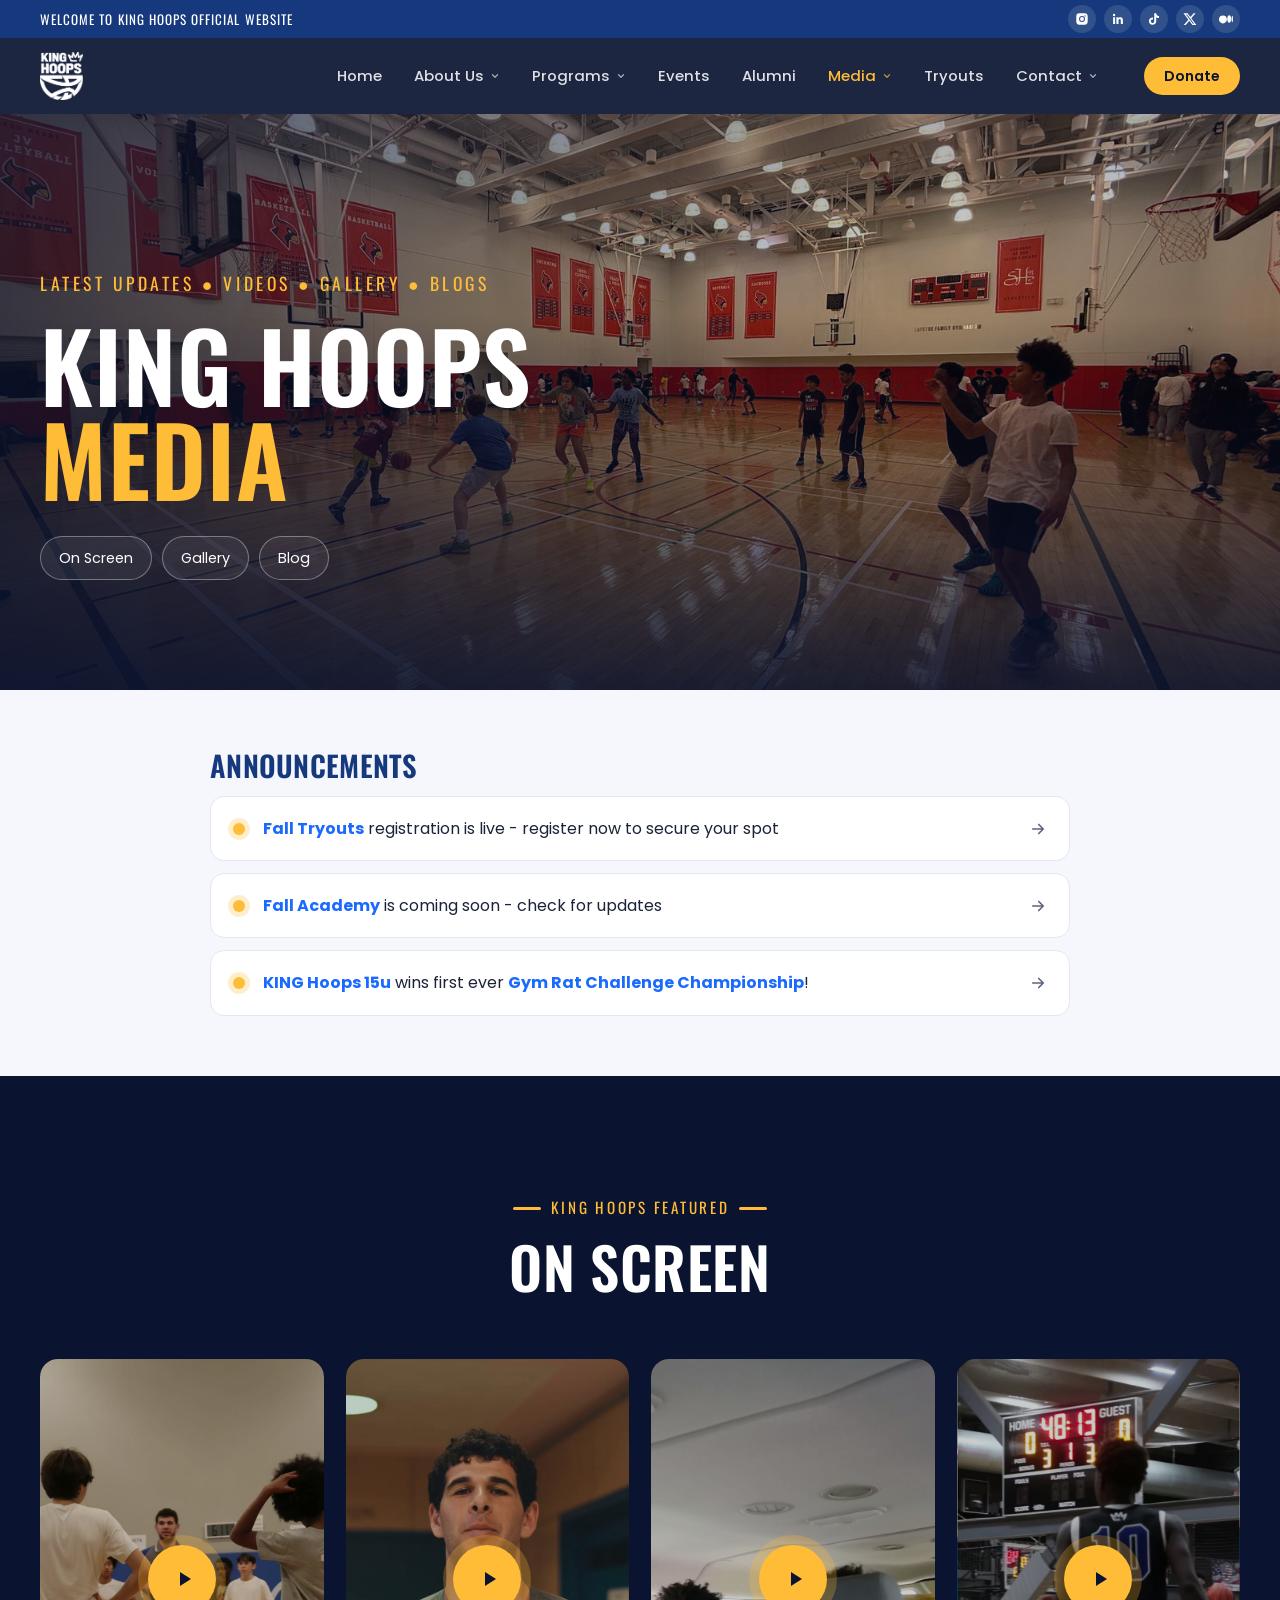
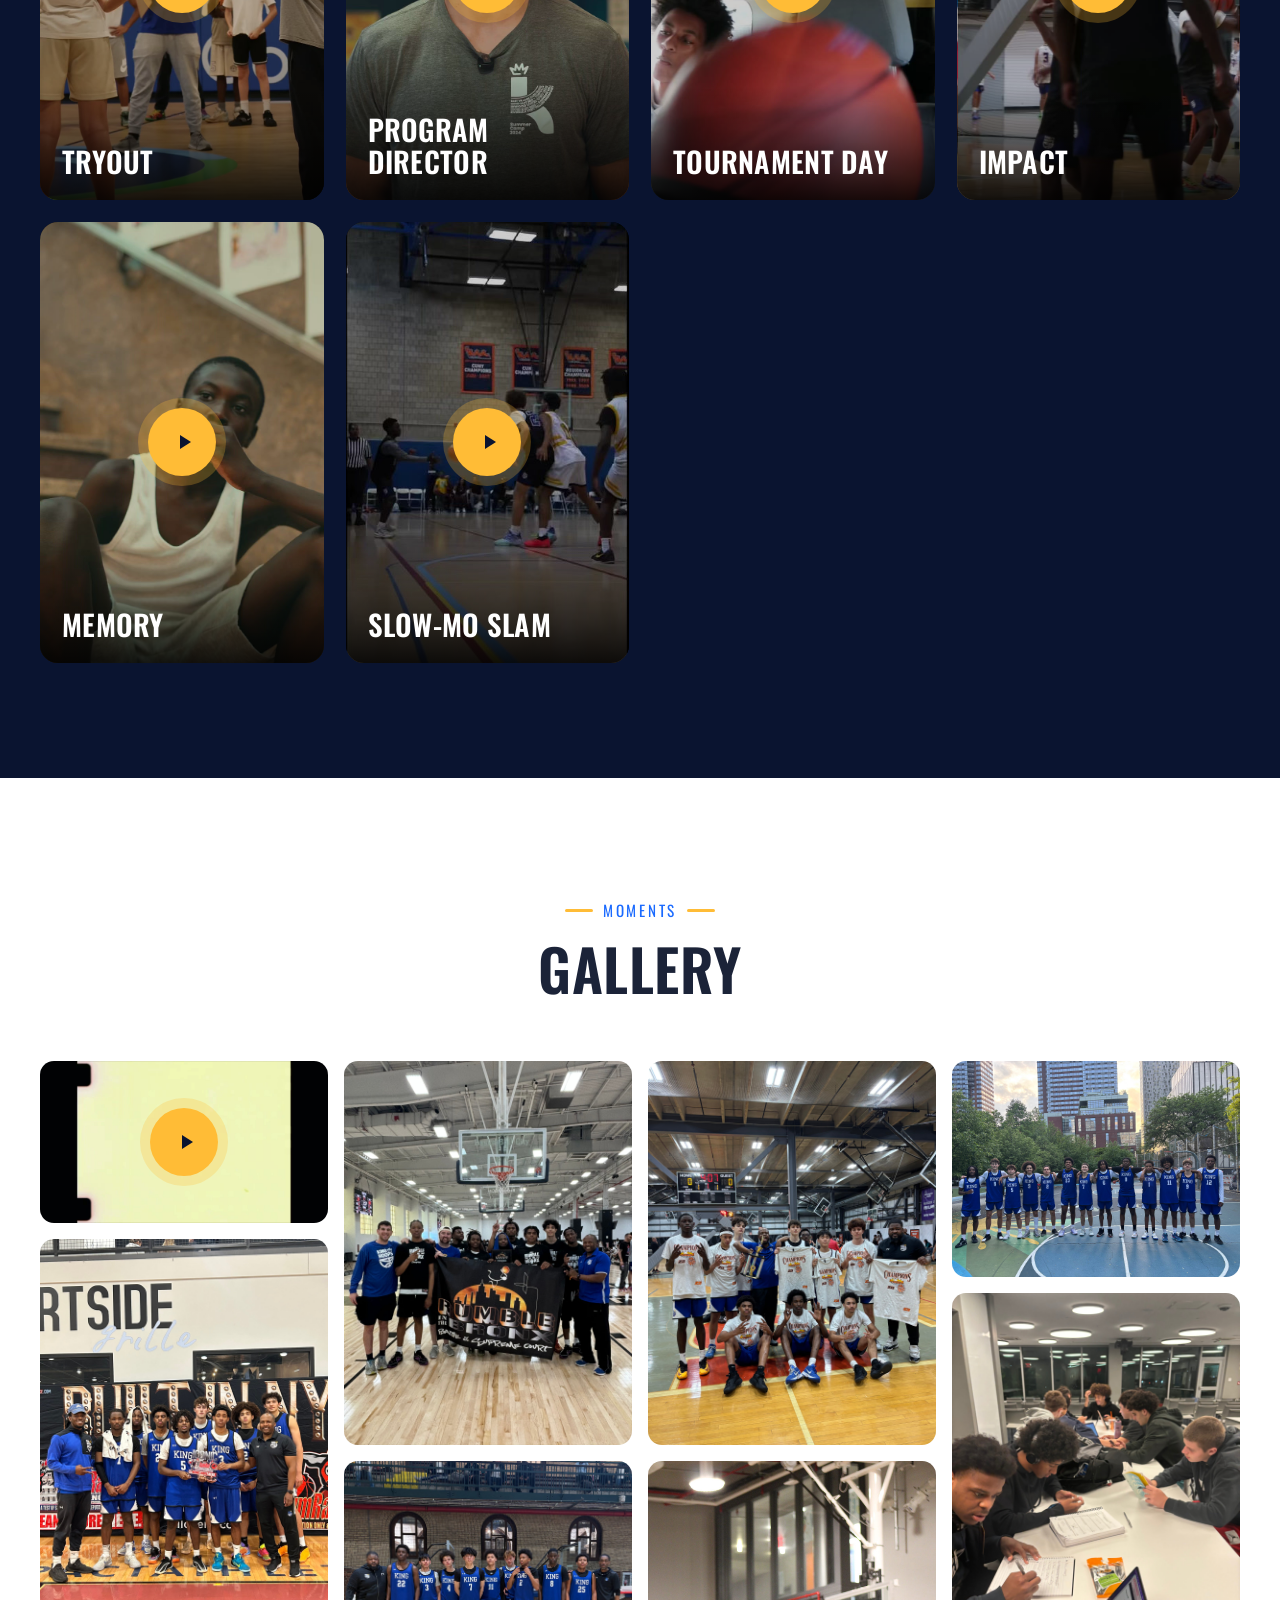
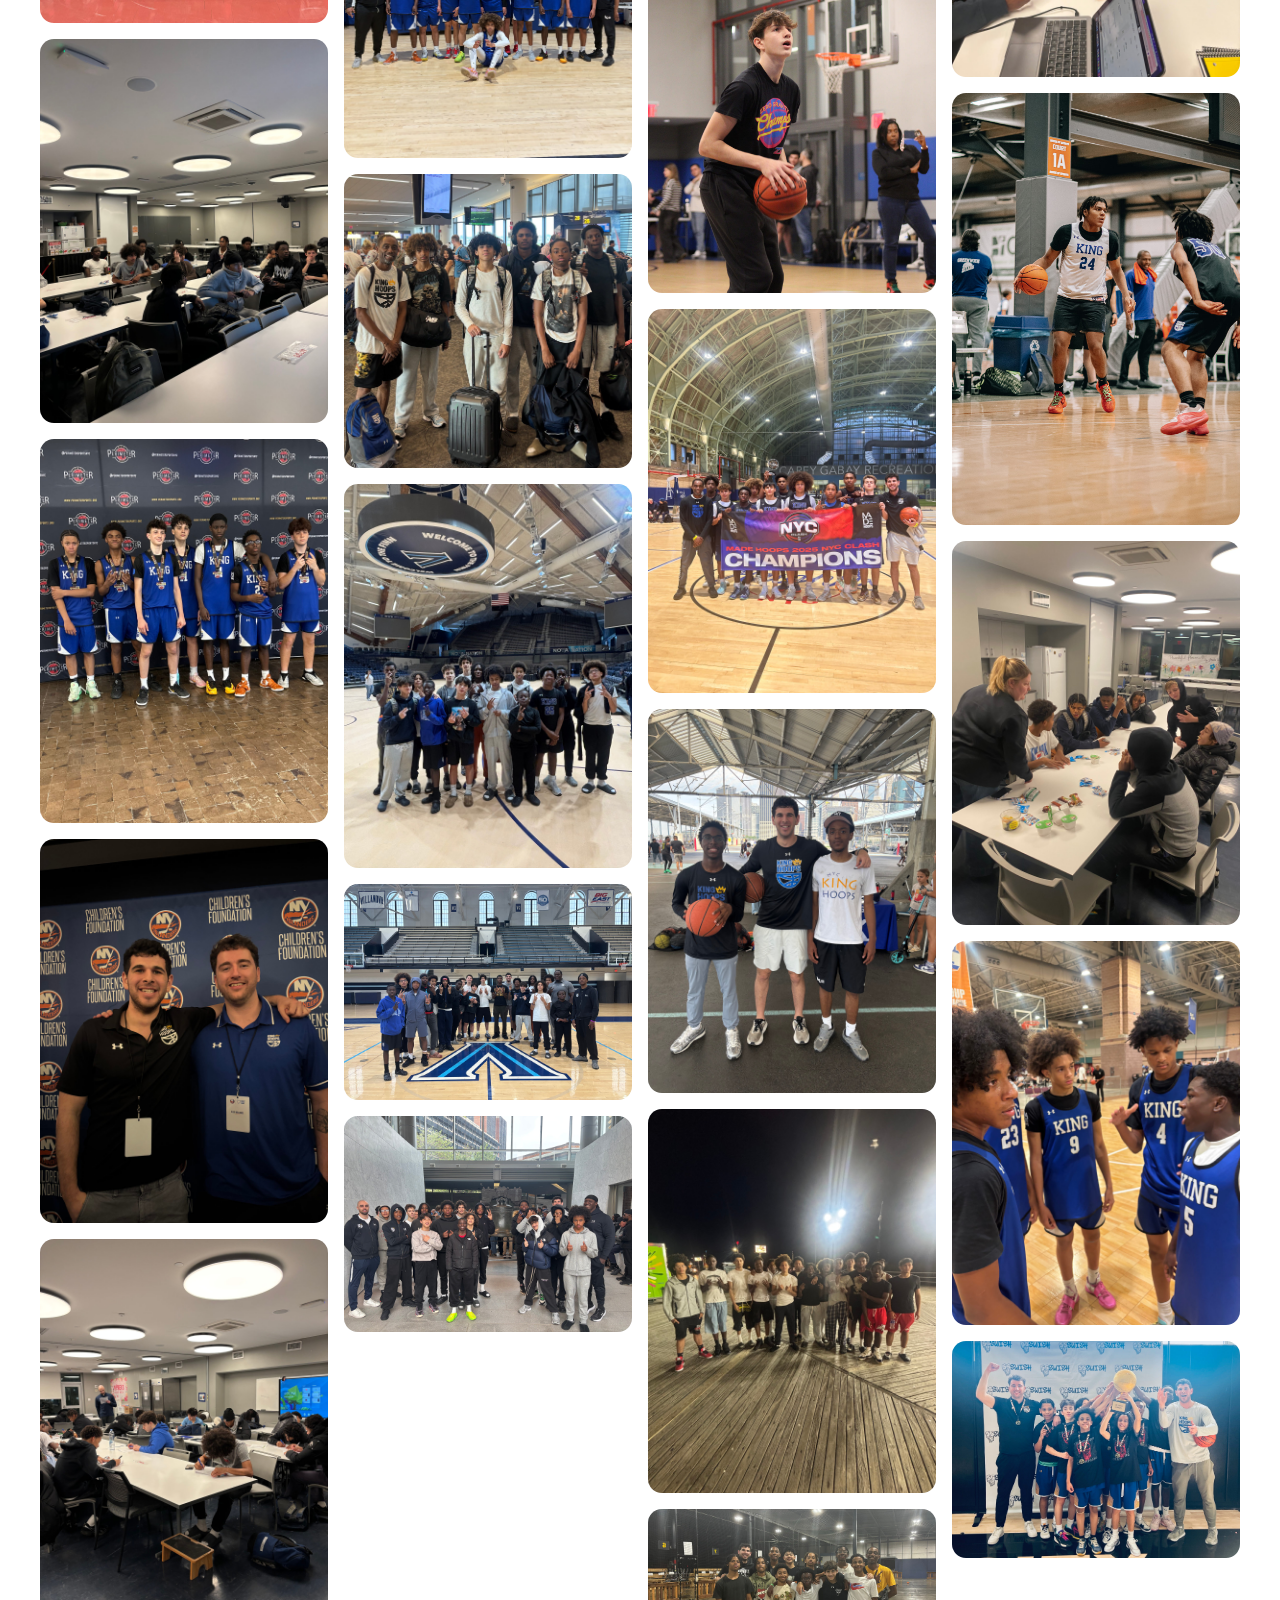
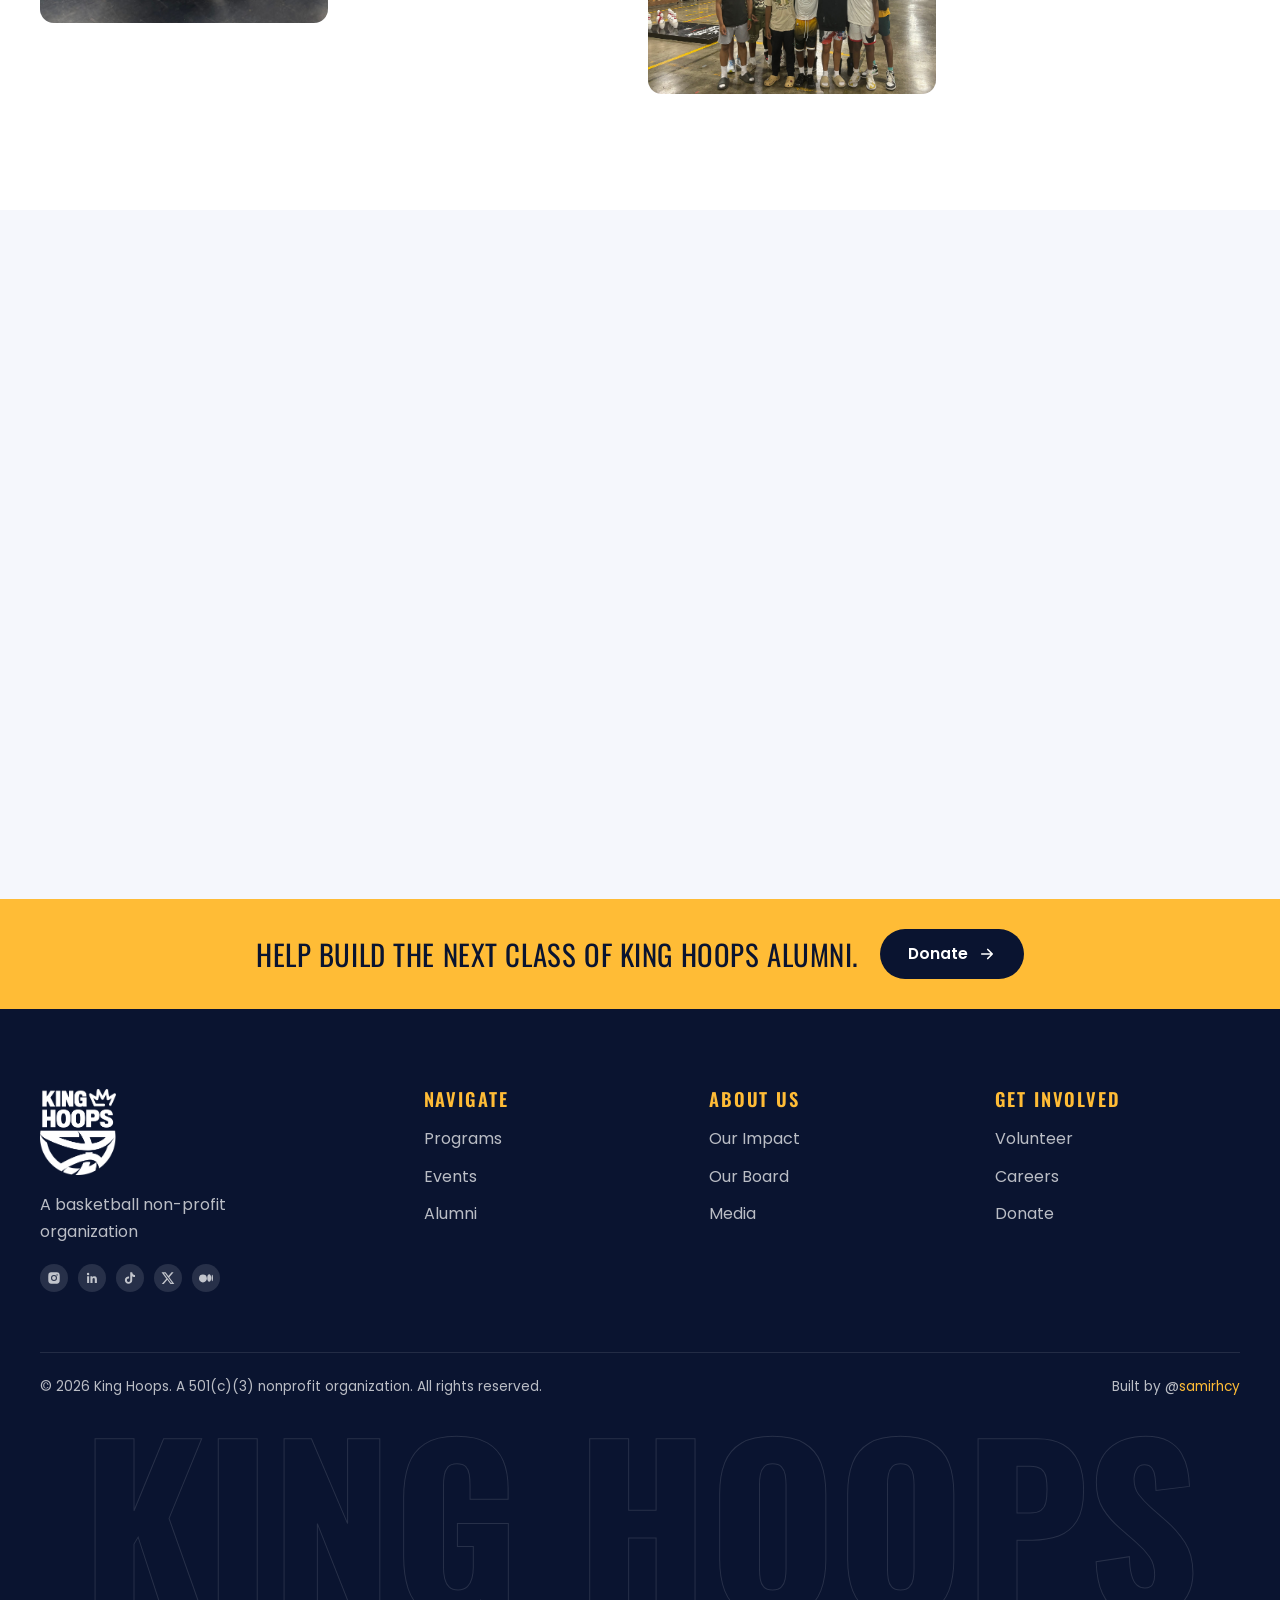
==== commit f077063e: "Home story: scrubbed game footage with sketched player traces Uses KING Hoops' own slow-mo dunk clip" ====
--- a/media.html
+++ b/media.html
@@ -61,7 +61,6 @@
   </div>
 </section>
 
-<div class="marquee marquee--navy" aria-hidden="true"><div class="marquee__track"><span>King Hoops Featured</span><span>King Hoops Featured</span><span>King Hoops Featured</span><span>King Hoops Featured</span><span>King Hoops Featured</span><span>King Hoops Featured</span><span>King Hoops Featured</span><span>King Hoops Featured</span><span>King Hoops Featured</span><span>King Hoops Featured</span><span>King Hoops Featured</span><span>King Hoops Featured</span></div></div>
 
 <section class="section section--ink" id="on-screen">
   <div class="container">
--- a/assets/css/style.css
+++ b/assets/css/style.css
@@ -733,3 +733,8 @@
 .social--dark a { background: var(--navy); width: 40px; height: 40px; }
 .social--dark svg { width: 17px; height: 17px; }
 .footer .social { display: flex; }
+
+/* Home: static alumni photo row (no repeated images) */
+.alumni-grid { display: grid; grid-template-columns: repeat(5, 1fr); gap: 16px; }
+.alumni-grid img { width: 100%; aspect-ratio: 3 / 4; object-fit: cover; border-radius: var(--radius); }
+@media (max-width: 760px) { .alumni-grid { grid-template-columns: repeat(2, 1fr); } .alumni-grid img:last-child { grid-column: 1 / -1; aspect-ratio: 16 / 10; } }
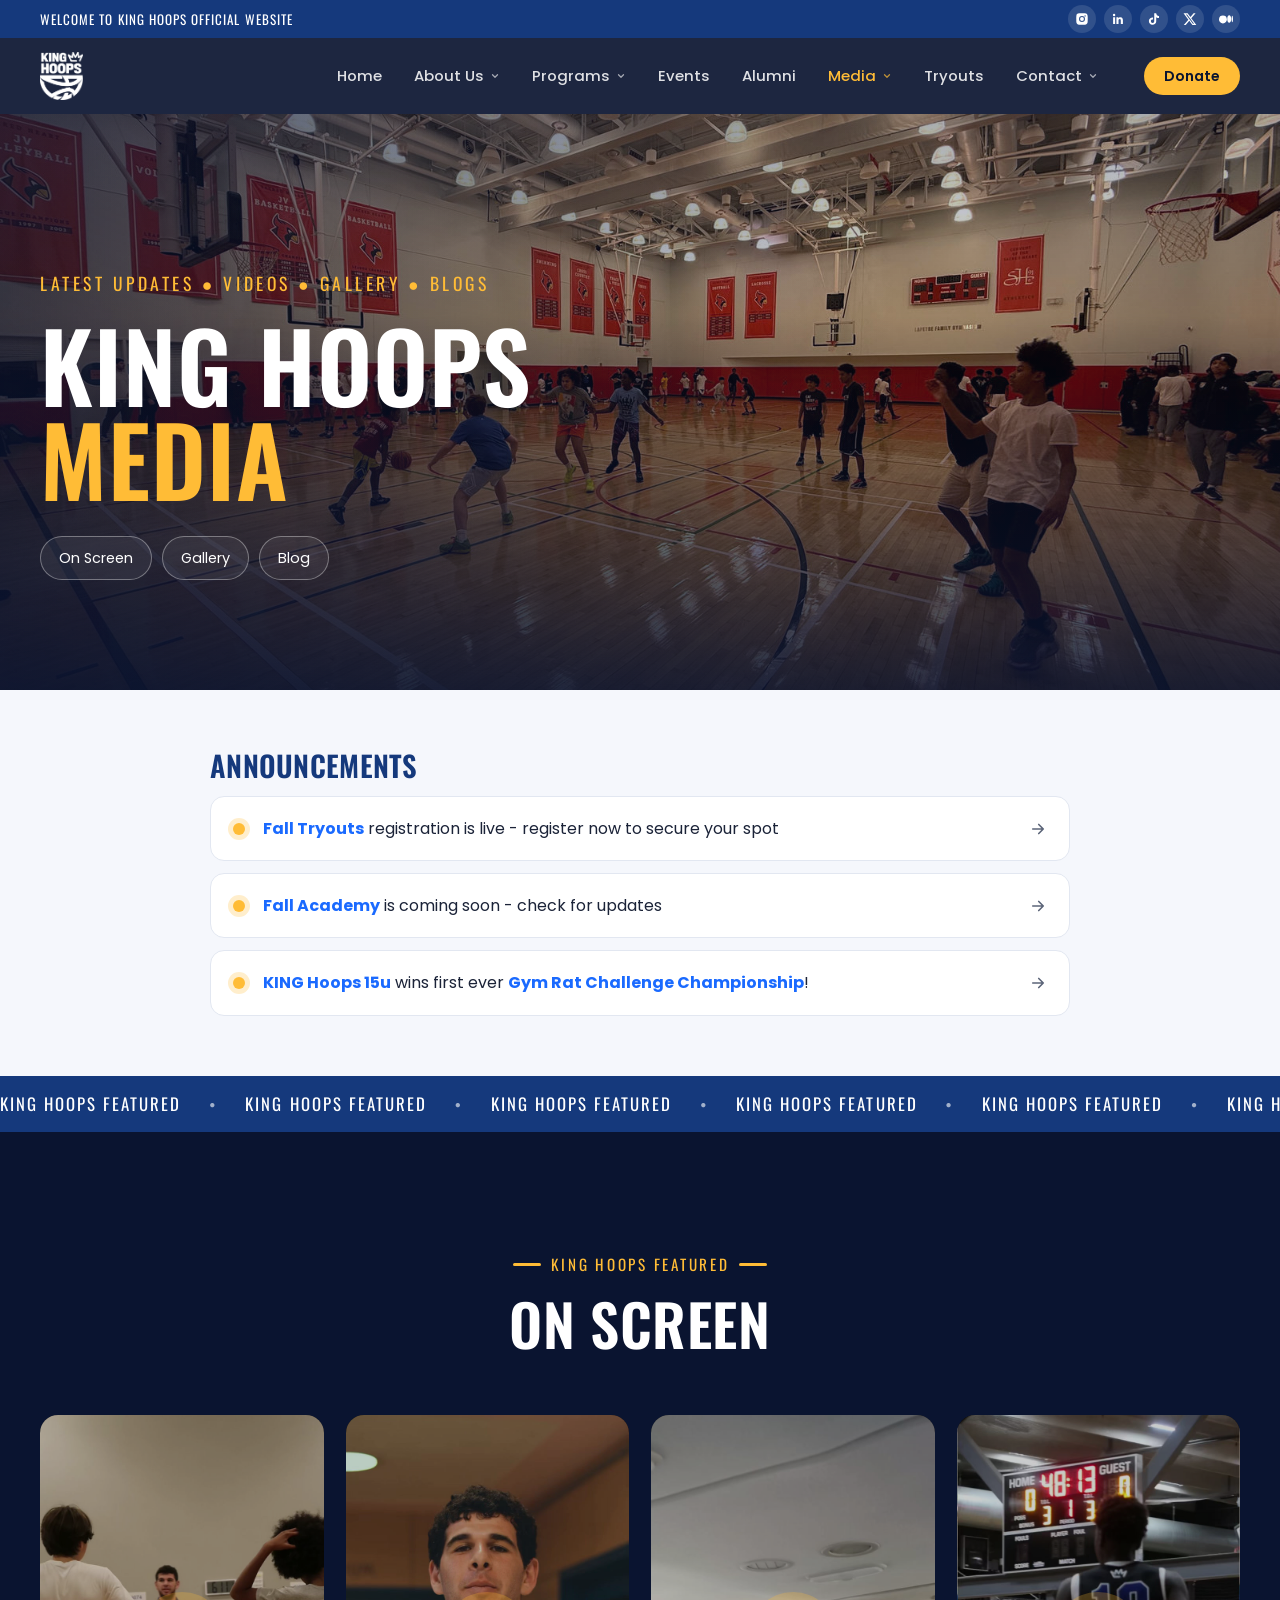
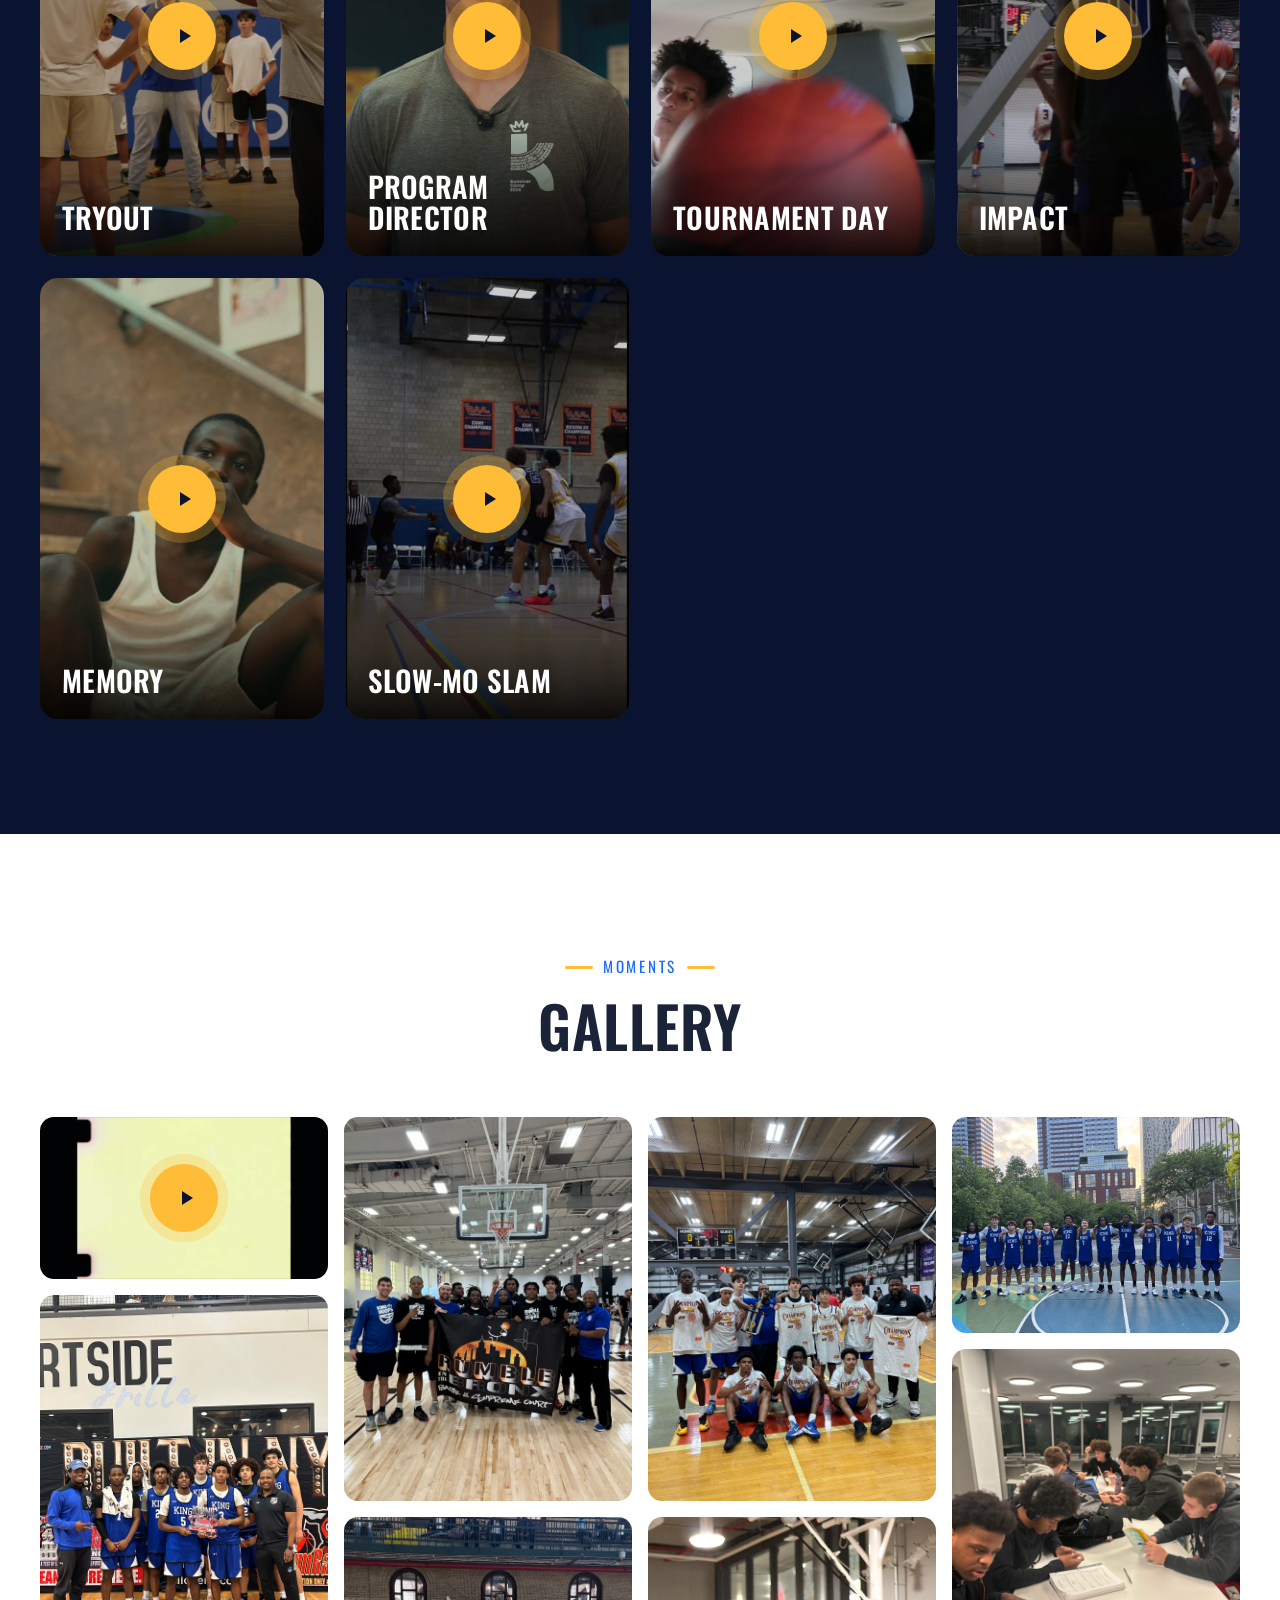
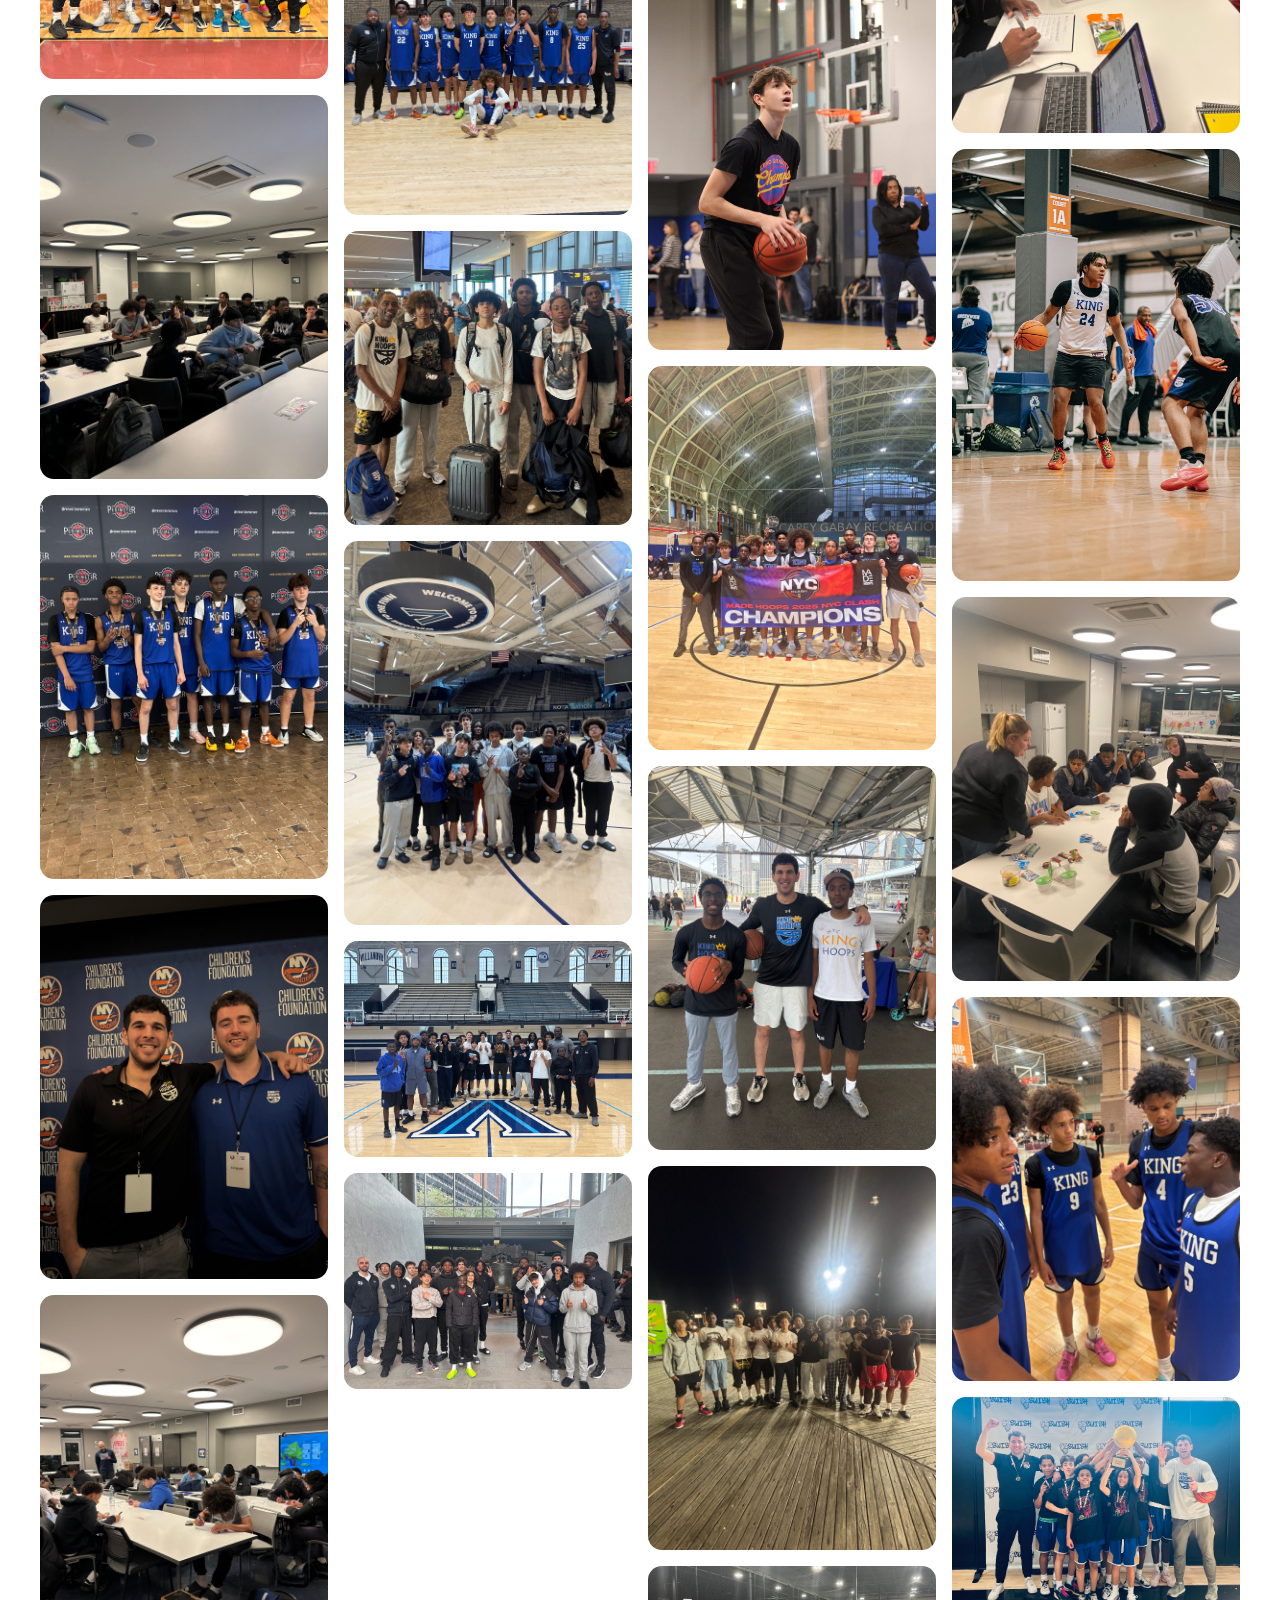
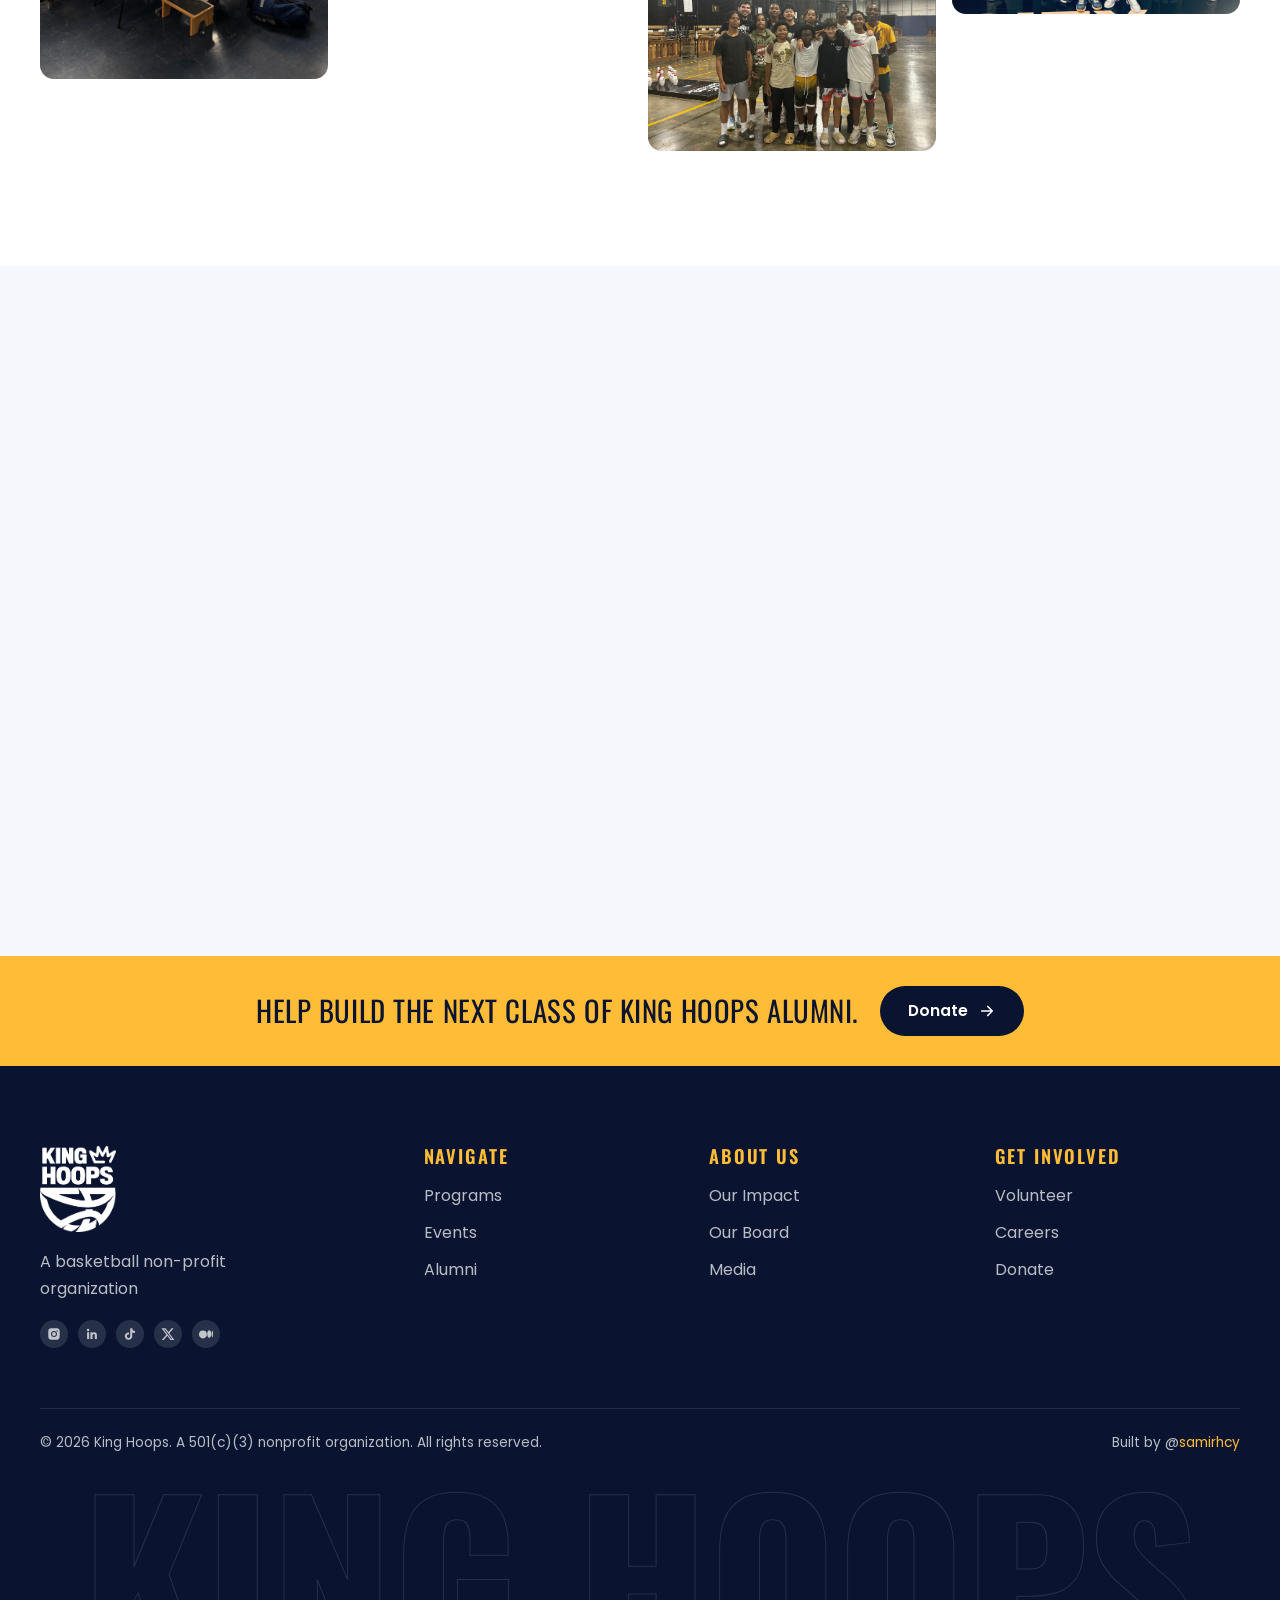
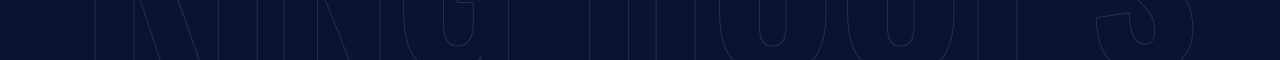
==== commit 522bf377: "Revert site to the classic version (v1-classic) Restores the original home page and assets exactly a" ====
--- a/media.html
+++ b/media.html
@@ -61,6 +61,7 @@
   </div>
 </section>
 
+<div class="marquee marquee--navy" aria-hidden="true"><div class="marquee__track"><span>King Hoops Featured</span><span>King Hoops Featured</span><span>King Hoops Featured</span><span>King Hoops Featured</span><span>King Hoops Featured</span><span>King Hoops Featured</span><span>King Hoops Featured</span><span>King Hoops Featured</span><span>King Hoops Featured</span><span>King Hoops Featured</span><span>King Hoops Featured</span><span>King Hoops Featured</span></div></div>
 
 <section class="section section--ink" id="on-screen">
   <div class="container">
--- a/assets/css/style.css
+++ b/assets/css/style.css
@@ -733,8 +733,3 @@
 .social--dark a { background: var(--navy); width: 40px; height: 40px; }
 .social--dark svg { width: 17px; height: 17px; }
 .footer .social { display: flex; }
-
-/* Home: static alumni photo row (no repeated images) */
-.alumni-grid { display: grid; grid-template-columns: repeat(5, 1fr); gap: 16px; }
-.alumni-grid img { width: 100%; aspect-ratio: 3 / 4; object-fit: cover; border-radius: var(--radius); }
-@media (max-width: 760px) { .alumni-grid { grid-template-columns: repeat(2, 1fr); } .alumni-grid img:last-child { grid-column: 1 / -1; aspect-ratio: 16 / 10; } }
